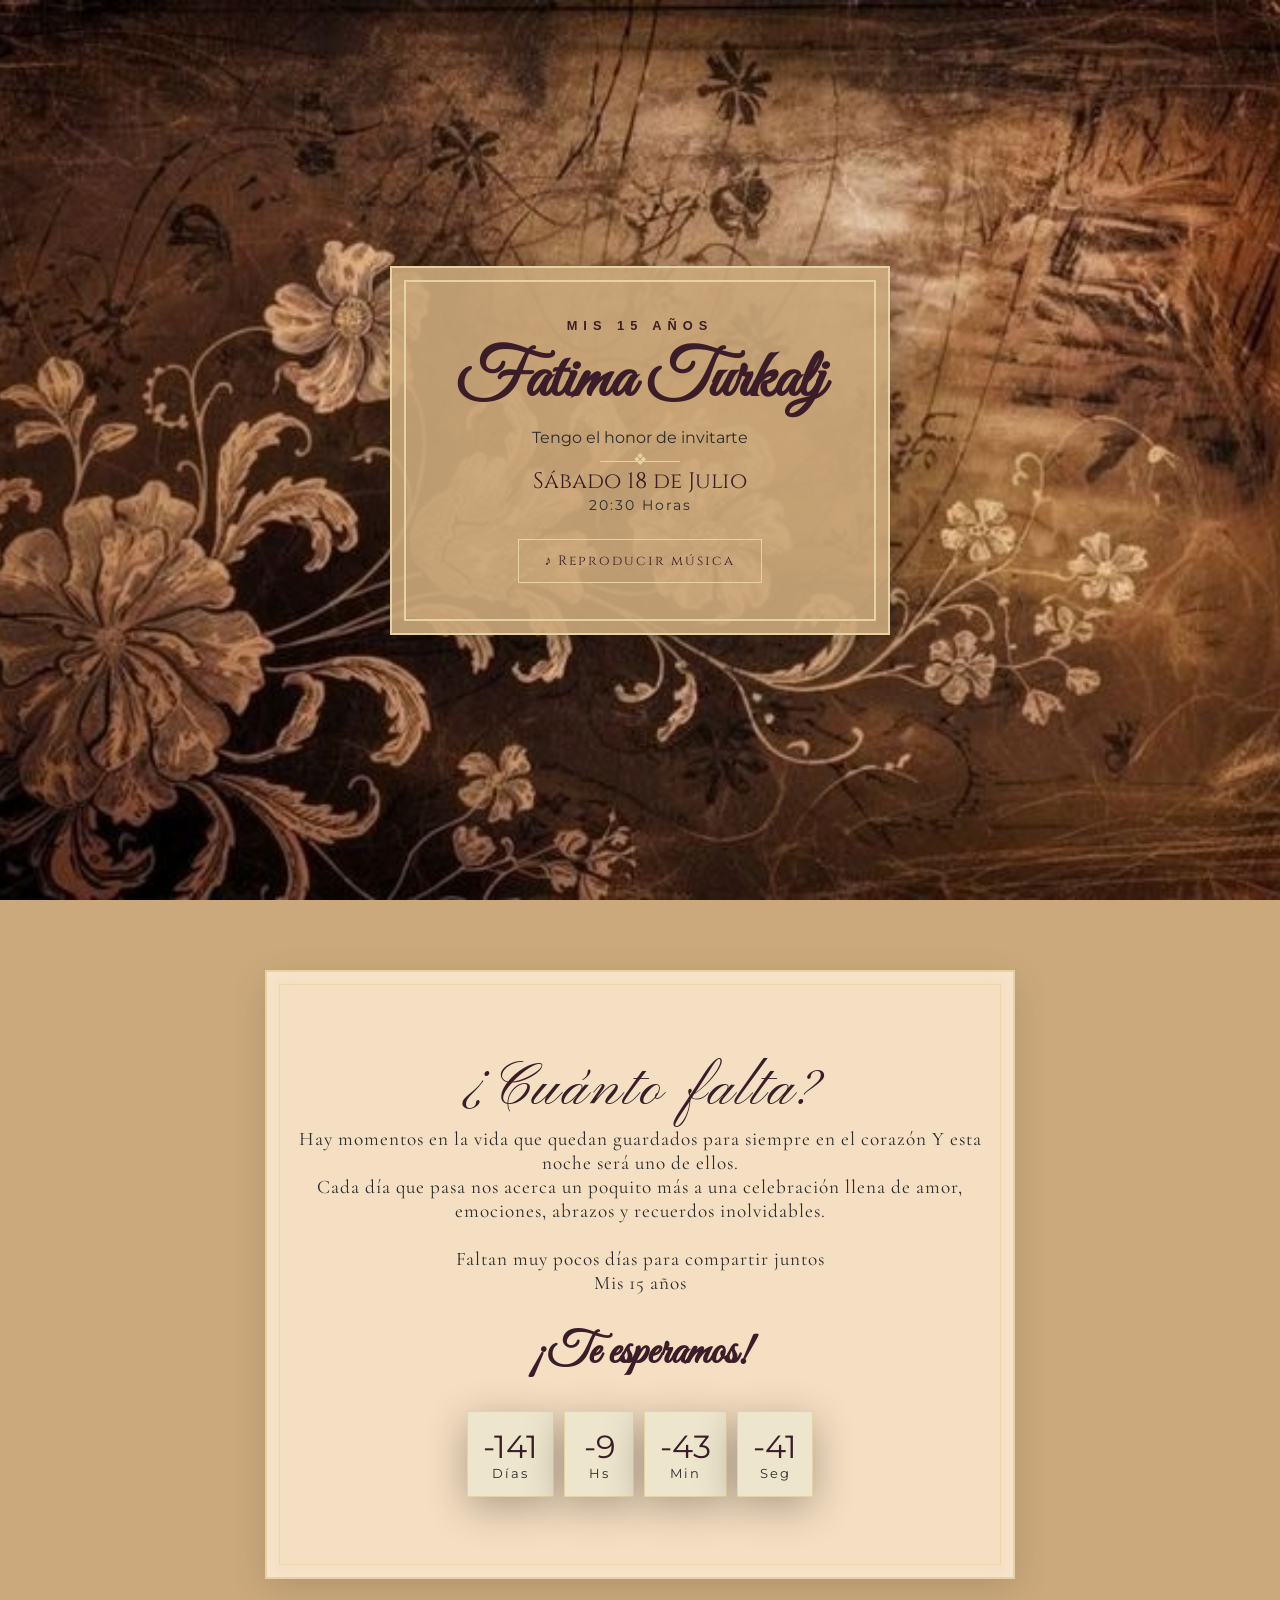
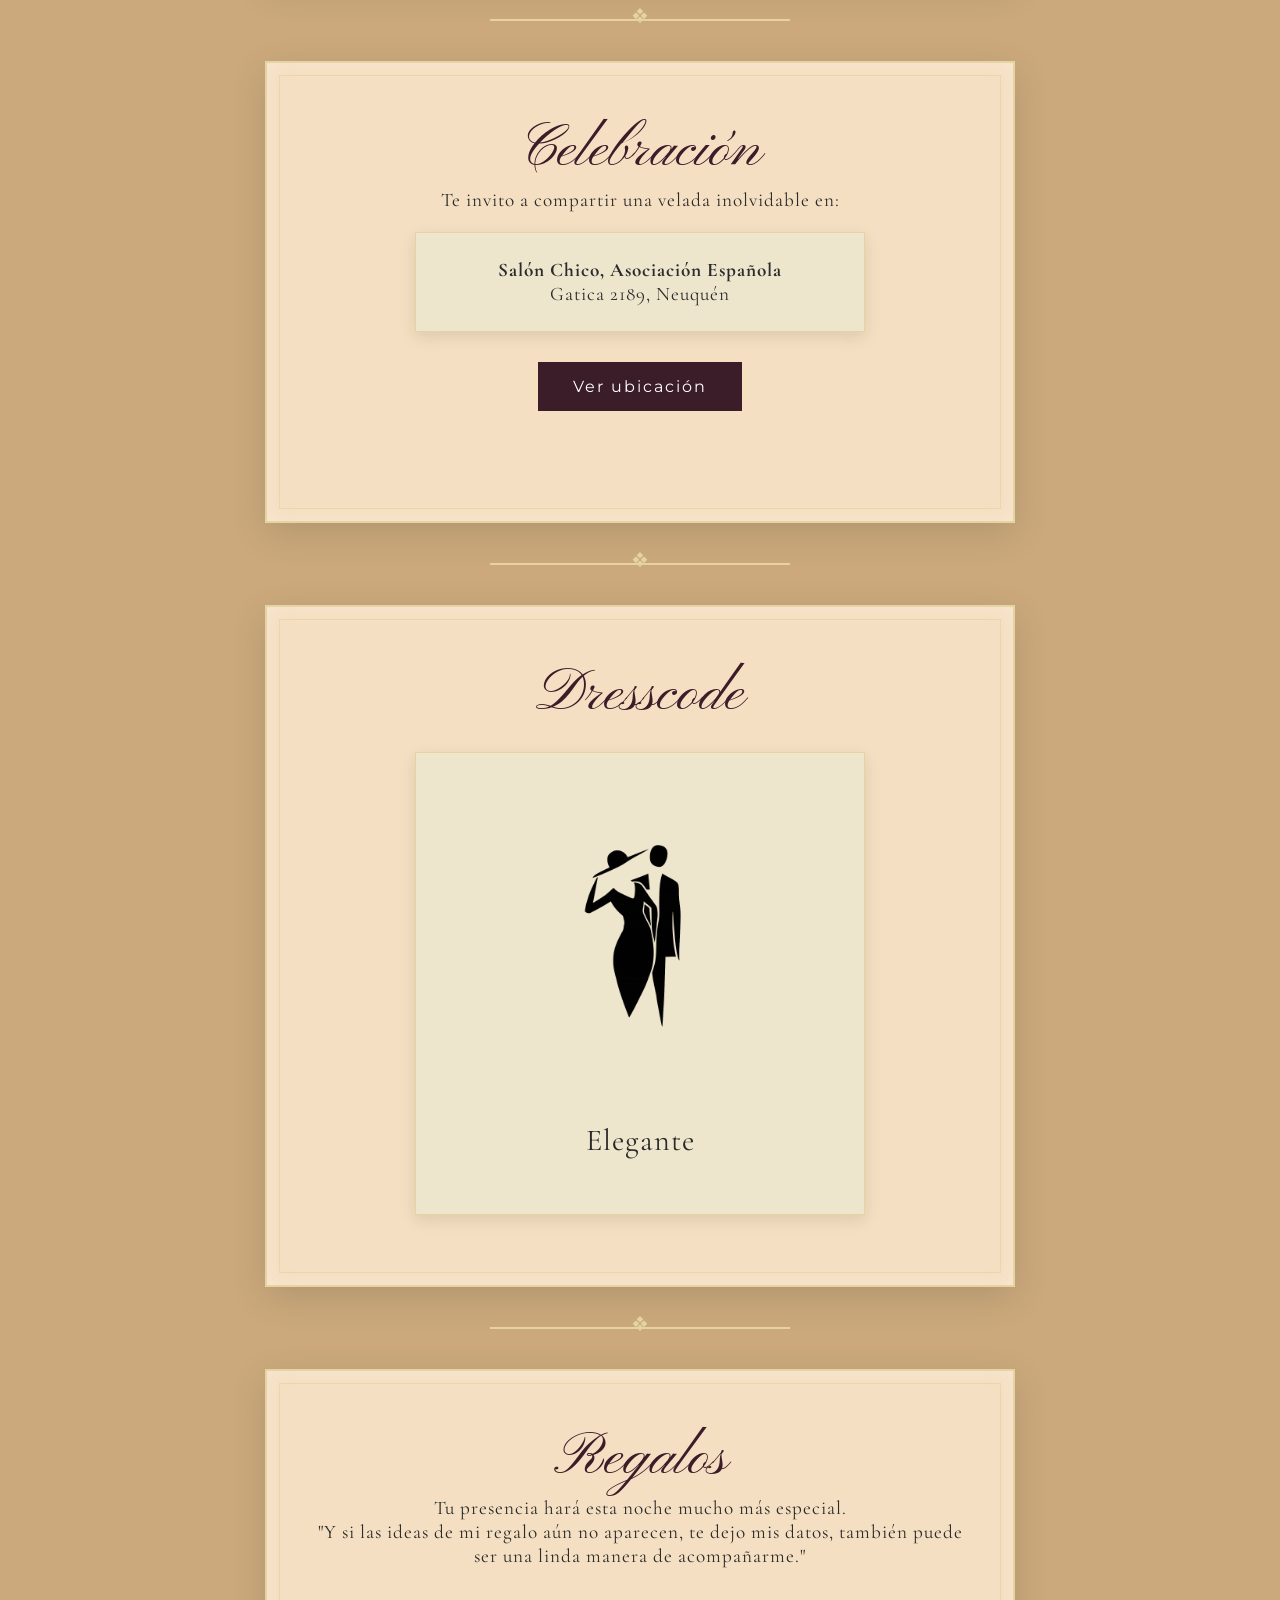
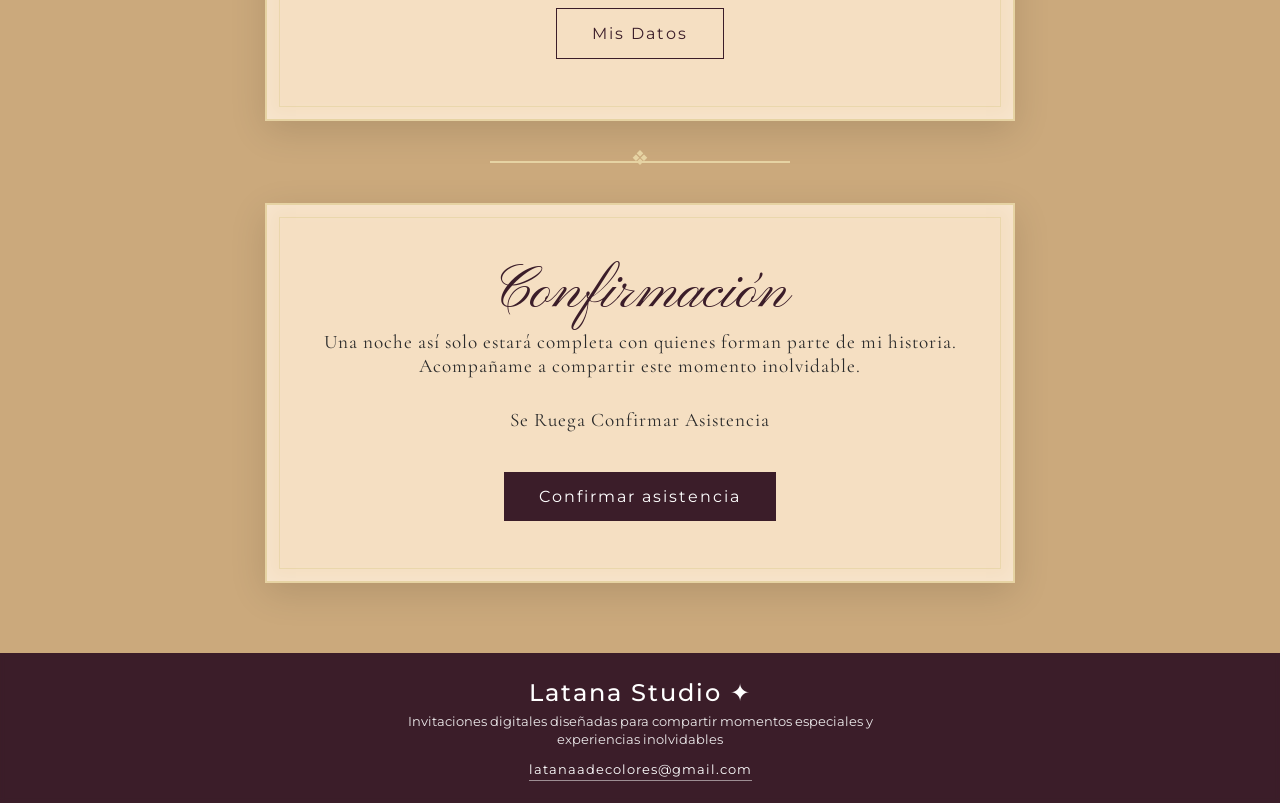
==== index.html @ 17eff5a3 "Musica" ====
<!DOCTYPE html>
<html lang="es">
<head>
    <meta property="og:title" content="Te invito a mis 15!">
    <meta property="og:image" content="https://invitaciondigitales.github.io/Mis-15-FatimaTurkalj/imagenes/Img-1-inicio.jpeg">
    <meta property="og:image:type" content="image/jpeg">
    <meta property="og:url" content="https://invitaciondigitales.github.io/Mis-15-FatimaTurkalj/">
    <meta property="og:type" content="website">
    <meta name="twitter:card" content="summary_large_image">
    <meta name="twitter:image" content="https://invitaciondigitales.github.io/Mis-15-FatimaTurkalj/imagenes/Img-1-inicio.jpeg">
    <meta charset="UTF-8">
    <meta name="viewport" content="width=device-width, initial-scale=1.0">
    <title>Mis 15 - Invitación Digital</title>
    <link rel="stylesheet" href="CSS/index.css">
    <script src="JS/15fati.js" defer></script>
    <link rel="preconnect" href="https://fonts.googleapis.com">
    <link href="https://fonts.googleapis.com/css2?family=Cormorant+Garamond:wght@300;400;500&family=Great+Vibes&family=Pinyon+Script&display=swap" rel="stylesheet">
    <link rel="preconnect" href="https://fonts.gstatic.com" crossorigin>
    <link href="https://fonts.googleapis.com/css2?family=Pinyon+Script&family=Cormorant+Garamond:wght@300;400;500;600&display=swap" rel="stylesheet">
    <link href="https://fonts.googleapis.com/css2?family=Great+Vibes&family=Cinzel:wght@400;500&family=Montserrat:wght@300&display=swap" rel="stylesheet">
</head>
<body>
    <!-- 🦋 Contenedor de mariposas -->
<div class="butterflies"></div>

<header id="inicio">

    <!--  CORTINAS -->
    <div class="cortina izquierda"></div>
    <div class="cortina derecha"></div>

 <!-- CONTENIDO -->
<div class="overlay-victoriano fade-up">
    <div class="marco-ornamental">

        <h2 class="subtitulo-elegante subt">MIS 15 AÑOS</h2>
        <h1 class="titulo-tarjeta">Fatima Turkalj</h1>
        <p class="frase">Tengo el honor de invitarte</p>

        <div class="divisor-oro"><span></span></div>  

        <div class="datos-portada">
            <p class="fecha-portada">Sábado 18 de Julio</p>
            <p class="horario-portada">20:30 Horas</p>
        </div>

        <!-- BOTÓN -->
        <div class="contenedor-musica">
            <button id="btnMusica" class="btn-musica">
                ♪ Reproducir música
            </button>
        </div>

    </div>
</div>

<!-- AUDIO -->
<audio id="musica" loop playsinline>
    <source src="audio/once-upon-a-dream.mp3" type="audio/mpeg">
</audio>

</header>

<section>
    <div class="cuentaregresiva fade-up">
    <h3 class="titulo-cuentaR"> ¿Cuánto falta? </h3>
    <p class="contenido-cuenta"> 
        Hay momentos en la vida
        que quedan guardados
        para siempre en el corazón 
        Y esta noche será uno de ellos.
    </br>
        Cada día que pasa
        nos acerca un poquito más
        a una celebración llena de amor,
        emociones, abrazos y recuerdos inolvidables.
</br></br>
        Faltan muy pocos días
        para compartir juntos </br>
        Mis 15 años 
</br>
    <h3 id="Teesperamos">
        ¡Te esperamos!
    </h3>
</p>
        <div class="contenedor-regresiva">
            <div class="box"><span id="days">00</span><p>Días</p></div>
            <div class="box"><span id="hours">00</span><p>Hs</p></div>
            <div class="box"><span id="minutes">00</span><p>Min</p></div>
            <div class="box"><span id="seconds">00</span><p>Seg</p></div>
        </div>
    </div>
</section>

            <div class="divisor-oro-pag"><span></span></div>  

<section>
    <div class="celebracion alt-bg fade-up">
        <h3 class="titulo-celebracion">Celebración</h3>
        <p class="contenido-celebracion">Te invito a compartir una velada inolvidable en:</p>
        <div class="tarjeta-celebracion">
            <p class="contenido-celebracion"><strong>Salón Chico, Asociación Española</strong></p>
            <p class="contenido-celebracion">Gatica 2189, Neuquén  </p>
        </div>
        <a href="https://maps.app.goo.gl/FciUNh3yrG7PVmsv7" target="_blank" class="btn ubi">Ver ubicación</a>
    </div>
</section>

            <div class="divisor-oro-pag"><span></span></div> 

<section>
    <div class="deress alt-bg fade-up">
        <h3 class="titulo-dress">Dresscode</h3>
        <div class="tarjeta-dress">
            <img id="Fotodress" src="imagenes/Img-2-dress.png" alt="Dresscode">
            <p class="contenido-dress">Elegante</p>
        </div>
    </div>
</section>

            <div class="divisor-oro-pag"><span></span></div> 

<section>
    <div class="regalos fade-up">
        <h3 class="titulo-regalos">Regalos</h3>

        <p class="contenido-regalos">
            Tu presencia
            hará esta noche
            mucho más especial.
        </br>
            "Y si las ideas de mi regalo aún no aparecen, te dejo mis datos, 
            también puede ser una linda manera de acompañarme."
        </p>

        <a href="mp.html" class="btn outline">Mis Datos</a>

        </a>    <!-- Mensaje de confirmación -->
    </div>
</section>

            <div class="divisor-oro-pag"><span></span></div>

<section>
    <div class="confirmacion fade-up">
        <h3 class="titulo-confirmacion">Confirmación</h3>

        <p class="contenido-confirmacion">Una noche así solo estará completa con quienes forman parte de mi historia.
        Acompañame a compartir este momento inolvidable. </p>
        <p class="contenido-confirmacion">Se Ruega Confirmar Asistencia<br></p>
        <a href="https://wa.me/5492995092482?text=Hola,%20confirmo%20mi%20asistencia%20a%20los%2015%20de%20Fatima.%20¡Muchas%20gracias!" class="btn conf">
            Confirmar asistencia
        </a>    <!-- Mensaje de confirmación -->
    </div>
</section>

</section>

<footer class="footer-section">
    <div class="footer-overlay"></div>

    <div class="contenido-footer">
        <h2 class="firma-titulo">Latana Studio ✦</h2>

        <p class="texto">
            Invitaciones digitales diseñadas para compartir momentos especiales y experiencias inolvidables
        </p>

        <a class="mail-footer"
           href="mailto:latanaadecolores@gmail.com">
            latanaadecolores@gmail.com
        </a>
    </div>
</footer>
</body>
</html>
---- CSS/index.css ----
/* Toda la página */

:root {
    --marfil: #cba97c;
    --bordo: #3b1d29;  /*4b1e2f*/
    --dorado: #e6d3a3;
    --tinta: #2b2b2b;
    --dorado-suave: #e6d3a3;
}

* {
    margin: 0;
    padding: 0;
    box-sizing: border-box;
}

html { 
    scroll-behavior: smooth;
}

body {
    background: var(--marfil);
    color: var(--tinta);
    font-family: 'Montserrat', sans-serif;
    text-align: center;
}


/* Botones */


.btn {
    background: var(--bordo);
    color: white;
    padding: 15px 35px;
    text-decoration: none;
    margin: 10px;
    display: inline-block;
    letter-spacing: 2px;
    transition: 0.3s;
}

.btn:hover {
    background: var(--dorado);
    color: var(--tinta);
}

.btn.outline {
    background: transparent;
    border: 1px solid var(--bordo);
    color: var(--bordo);
}

.btn.outline:hover {
    background: var(--bordo);
    color: white;
}


/* Animaciones */


.fade-up {
    opacity: 0;
    transform: translateY(40px);
    transition: all 0.9s ease;
}

.fade-up.show {
    opacity: 1;
    transform: translateY(0);
}

.section:nth-of-type(1) { transition-delay: 0.2s; }
.section:nth-of-type(2) { transition-delay: 0.4s; }
.section:nth-of-type(3) { transition-delay: 0.6s; }


/* 🎭 CORTINAS */
.cortina {
    position: fixed;
    top: 0;
    width: 50%;
    height: 100%;
    z-index: 9999;

    transition: transform 2.5s ease-in-out;

    background:
    repeating-linear-gradient(
        90deg,
        var(--dorado-suave) 0px,
        var(--dorado) 20px,
        var(--marfil) 40px
    );

    box-shadow:
        inset -10px 0 30px rgba(0,0,0,0.5),
        inset 0 0 40px rgba(255,255,255,0.05);
}

/* izquierda */
.cortina.izquierda {
    left: 0;
}

/* derecha */
.cortina.derecha {
    right: 0;
}

/* abrir */
.cortina.izquierda.abrir {
    transform: translateX(-100%);
}

.cortina.derecha.abrir {
    transform: translateX(100%);
}

/* 🎵 BOTÓN MÚSICA */

.contenedor-musica {
    margin-top: 25px;
    display: flex;
    justify-content: center;
}

.btn-musica {
    background: transparent;
    border: 1px solid var(--dorado);
    color: var(--bordo);

    padding: 12px 26px;

    font-family: 'Cinzel', serif;
    font-size: 0.85rem;
    letter-spacing: 2px;

    cursor: pointer;

    transition: all 0.35s ease;

    position: relative;
    z-index: 5;
}

.btn-musica:hover {
    background: var(--bordo);
    color: white;
    border-color: var(--bordo);
    transform: scale(1.03);
}

.btn-musica.activo {
    background: var(--bordo);
    color: white;
}


/* INICIO */

#inicio{
    background-image: url('../imagenes/Img-1-inicio.jpeg'); /* Cambie la imagen */
    background-size: cover;
    background-position: center;
    height: 100vh;
    display: flex;
    align-items: center;
    justify-content: center;
}

/* Caja de contenido */
.overlay-victoriano {
    width: 90%;
    max-width: 500px; /* Ancho máximo del contenedor de 600px a 500px*/
}

/* Marco tarjeta */
.marco-ornamental {
    background: color-mix(in srgb, var(--marfil) 90%, transparent); /* Lo hice un poco más transparente*/
    padding: 50px 30px;
    position: relative;
    border: 2px solid var(--dorado); /* Más gruesos 1px a 2px */
    box-shadow: 0 10px 40px rgba(0,0,0,0.3);
}
.marco-ornamental::after {
    content: "";
    position: absolute;
    top: 12px;
    left: 12px;
    right: 12px;
    bottom: 12px;
    border: 2px solid var(--dorado); /* Más gruesos 1px a 2px */
}

/* Contenido de la tarjeta */
.subtitulo-elegante {
    letter-spacing: 6px;
    font-size: 80%; /* Tamaño de 0.08 rem a 80% (Mismo tamaño) */
    color: var(--bordo);
    font-family:'Segoe UI', Tahoma, Geneva, Verdana, sans-serif
}
.titulo-tarjeta {
    font-family: 'Great Vibes', cursive;
    font-size: 423%; /* Tamaño de 4,23 rem a 240% (Mismo tamaño) */
    color: var(--bordo);
    margin: 5px 0; /* Reducí el espacio sino muy ceparado de lo demás*/
}

/* Divisor de trajeta */
.divisor-oro span {
    width: 80px;
    height: 1px;
    background: var(--dorado);
    position: relative;
    display: inline-block;
}
.divisor-oro span::after {
    content: "❖";
    position: absolute;
    top: -11px;
    left: 50%;
    transform: translateX(-50%);
    color: var(--dorado);
}

/* Datos de la tarjeta */
.fecha-portada {
    font-family: 'Cinzel', serif;
    color: var(--bordo);
    font-size: 140%; /* Tamaño de 1.4 rem a 140% (Mismo tamaño) */  
}

.horario-portada {
    letter-spacing: 2px;
    font-size: 90%; /* Tamaño de 0.9 rem a 90% (Mismo tamaño) */
}


/* Divisor de páginas (NUEVO)*/
.divisor-oro-pag {
    display: flex;
    justify-content: center;
    align-items: center;
    margin: -30px 0;
}

.divisor-oro-pag span {
    width: 300px;
    height: 2px;
    background: var(--dorado);
    position: relative;
    display: inline-block;
}

.divisor-oro-pag span::after {
    content: "❖";
    position: absolute;
    top: -15px;
    left: 50%;
    transform: translateX(-50%);
    color: var(--dorado);
    font-size: 20px;
}


/*  Cuenta regresiva */


.cuentaregresiva{
    padding: 80px 20px;
 
}
.titulo-cuentaR {
    color: var(--bordo);
    letter-spacing: 3px;
    font-family: 'Pinyon Script', cursive;
    font-size: 60px;
    font-weight: normal;
}
.contenedor-regresiva {
    display: flex;
    justify-content: center;
    gap: 10px;
    flex-wrap: wrap;
    
}

.contenido-cuenta {
    letter-spacing: 1px;
    font-size: 120%; /* Tamaño de 0.9 rem a 90% (Mismo tamaño) */
    padding: 0px 10px 30px 10px ;
    font-family: 'Cormorant Garamond', serif;
    
}

.box {
    background: #eee5cd;
    border: 1px solid var(--dorado);
    padding: 15px;
    min-width: 70px;
    box-shadow: 0 10px 40px rgba(0,0,0,0.3);
}

.box span {
    font-size: 200%; /* Tamaño de 2 rem a 200% (Mismo tamaño) */
    color: var(--bordo);
}

.box p {
    font-size: 80%; /* Tamaño de 0.7 rem a 70% (Mismo tamaño) */   
    letter-spacing: 2px;
}

#Teesperamos{
    margin-bottom: 30px;
    color: var(--bordo);
    font-family: 'Great Vibes', cursive;
    font-size: 280%;
}


/* Celebración */


.titulo-celebracion {
    color: var(--bordo);
    font-family: 'Pinyon Script', cursive;
    font-size: 60px;
    font-weight: normal;
}

.tarjeta-celebracion {
    background: #eee5cd;
    border: 1px solid var(--dorado);
    padding: 25px;
    margin: 20px auto;
    max-width: 450px;
    box-shadow: 0 5px 15px rgba(0,0,0,0.1);
}

.contenido-celebracion {
    letter-spacing: 1px;
    font-size: 120%; /* Tamaño de 0.9 rem a 90% (Mismo tamaño) */
     padding: 0px 10px 0px 10px ;
          font-family: 'Cormorant Garamond', serif;

}

.btn.ubi{
    margin-bottom: 60px;
}


/* Confirmnacion */


.titulo-confirmacion {
    color: var(--bordo);
    font-family: 'Pinyon Script', cursive;
    font-size: 60px;
    font-weight: normal;
}

.tarjeta-confirmacion {
    background: #eee5cd;
    border: 1px solid var(--dorado);
    padding: 25px;
    margin: 20px auto;
    max-width: 450px;
    box-shadow: 0 5px 15px rgba(0,0,0,0.1);
}

.contenido-confirmacion {
    letter-spacing: 1px;
    font-size: 120%; /* Tamaño de 0.9 rem a 90% (Mismo tamaño) */
    padding: 0px 10px 30px 10px ;
     font-family: 'Cormorant Garamond', serif;

}

.btn.ubi{
    margin-bottom: 60px;
}


/* Regalos */


.titulo-regalos {
    color: var(--bordo);
    font-family: 'Pinyon Script', cursive;
    font-size: 60px;
    font-weight: normal;
}

.tarjeta-regalos {
    background: #eee5cd;
    border: 1px solid var(--dorado);
    padding: 25px;
    margin: 20px auto;
    max-width: 450px;
    box-shadow: 0 5px 15px rgba(0,0,0,0.1);
}

.contenido-regalos {
    letter-spacing: 1px;
    font-size: 120%; /* Tamaño de 0.9 rem a 90% (Mismo tamaño) */
     padding: 0px 10px 30px 10px ;
     font-family: 'Cormorant Garamond', serif;

}

.btn.ubi{
    margin-bottom: 60px;
}


/* Dresscode */


.titulo-dress {
    color: var(--bordo);
    font-family: 'Pinyon Script', cursive;
    font-size: 60px;
    font-weight: normal;
}

.tarjeta-dress {
    background: #eee5cd;
    border: 1px solid var(--dorado);
    padding: 25px;
    margin: 20px auto;
    max-width: 450px;
    box-shadow: 0 5px 15px rgba(0,0,0,0.1);
}

.contenido-dress {
    letter-spacing: 1px;
    font-size: 190%; /* Tamaño de 0.9 rem a 90% (Mismo tamaño) */
     padding: 0px 10px 30px 10px ;
     font-family: 'Cormorant Garamond', serif;
}

#Fotodress {
    width: 60%;
    max-width: 200px;
    margin: 20px auto;
}


/* Footer */

.footer-section {
    position: relative;

    width: 100%;
    min-height: 140px;

    display: flex;
    justify-content: center;
    align-items: center;

    padding: 25px 15px;

    background: var(--bordo);

    overflow: hidden;
}

.footer-overlay {
    position: absolute;
    inset: 0;

    backdrop-filter: blur(2px);
}

.contenido-footer {
    position: relative;
    z-index: 2;

    text-align: center;
    max-width: 500px;

    color: white;
}

.firma-titulo {
    font-size: 1.5rem;
    font-weight: 500;
    letter-spacing: 2px;

    margin-bottom: 6px;
}

.texto {
    font-size: 0.8rem;
    line-height: 1.4;

    opacity: 0.9;
    margin-bottom: 10px;
}

.mail-footer {
    color: white;
    text-decoration: none;

    font-size: 0.8rem;
    letter-spacing: 1px;

    border-bottom: 1px solid rgba(255,255,255,0.5);
    padding-bottom: 3px;

    transition: 0.3s;
}

.mail-footer:hover {
    opacity: 0.7;
}

/* 🦋 MARIPOSAS */

.butterflies {
    position: fixed;
    top: 0;
    left: 0;
    width: 100%;
    height: 100%;
    pointer-events: none;
    overflow: hidden;
    z-index: 2;
}

.butterfly {
    position: absolute;

    width: 55px;
    height: 55px;

    background-image: url('../imagenes/Img-4-mariposa.png');
    background-size: contain;
    background-repeat: no-repeat;
    background-position: center;

    opacity: 0;

    animation: fly linear forwards;
}

@keyframes fly {
    0% {
        transform: translateY(100vh) translateX(0) rotate(0deg);
        opacity: 0;
    }

    10% {
        opacity: 0.8;
    }

    50% {
        transform: translateY(50vh) translateX(80px) rotate(10deg);
    }

    100% {
        transform: translateY(-120vh) translateX(-80px) rotate(-10deg);
        opacity: 0;
    }
}


/* ✨ SECCIONES EN CUADRO */

section {
    display: flex;
    justify-content: center;
    padding: 70px 20px;
}

section > div {
    background: #f5dfc2; /* ebc89b */
    backdrop-filter: blur(8px);

    width: 100%;
    max-width: 750px;

    padding: 50px 35px;

    border: 2px solid var(--dorado);

    box-shadow:
        0 10px 35px rgba(0,0,0,0.12),
        inset 0 0 20px rgba(255,255,255,0.25);

    position: relative;
}

/* borde interno elegante */
section > div::before {
    content: "";
    position: absolute;

    top: 12px;
    left: 12px;
    right: 12px;
    bottom: 12px;

    border: 1px solid rgba(230,211,163,0.7);

    pointer-events: none;
}

/* espacio entre tarjetas */
section {
    margin-bottom: 0px;
}
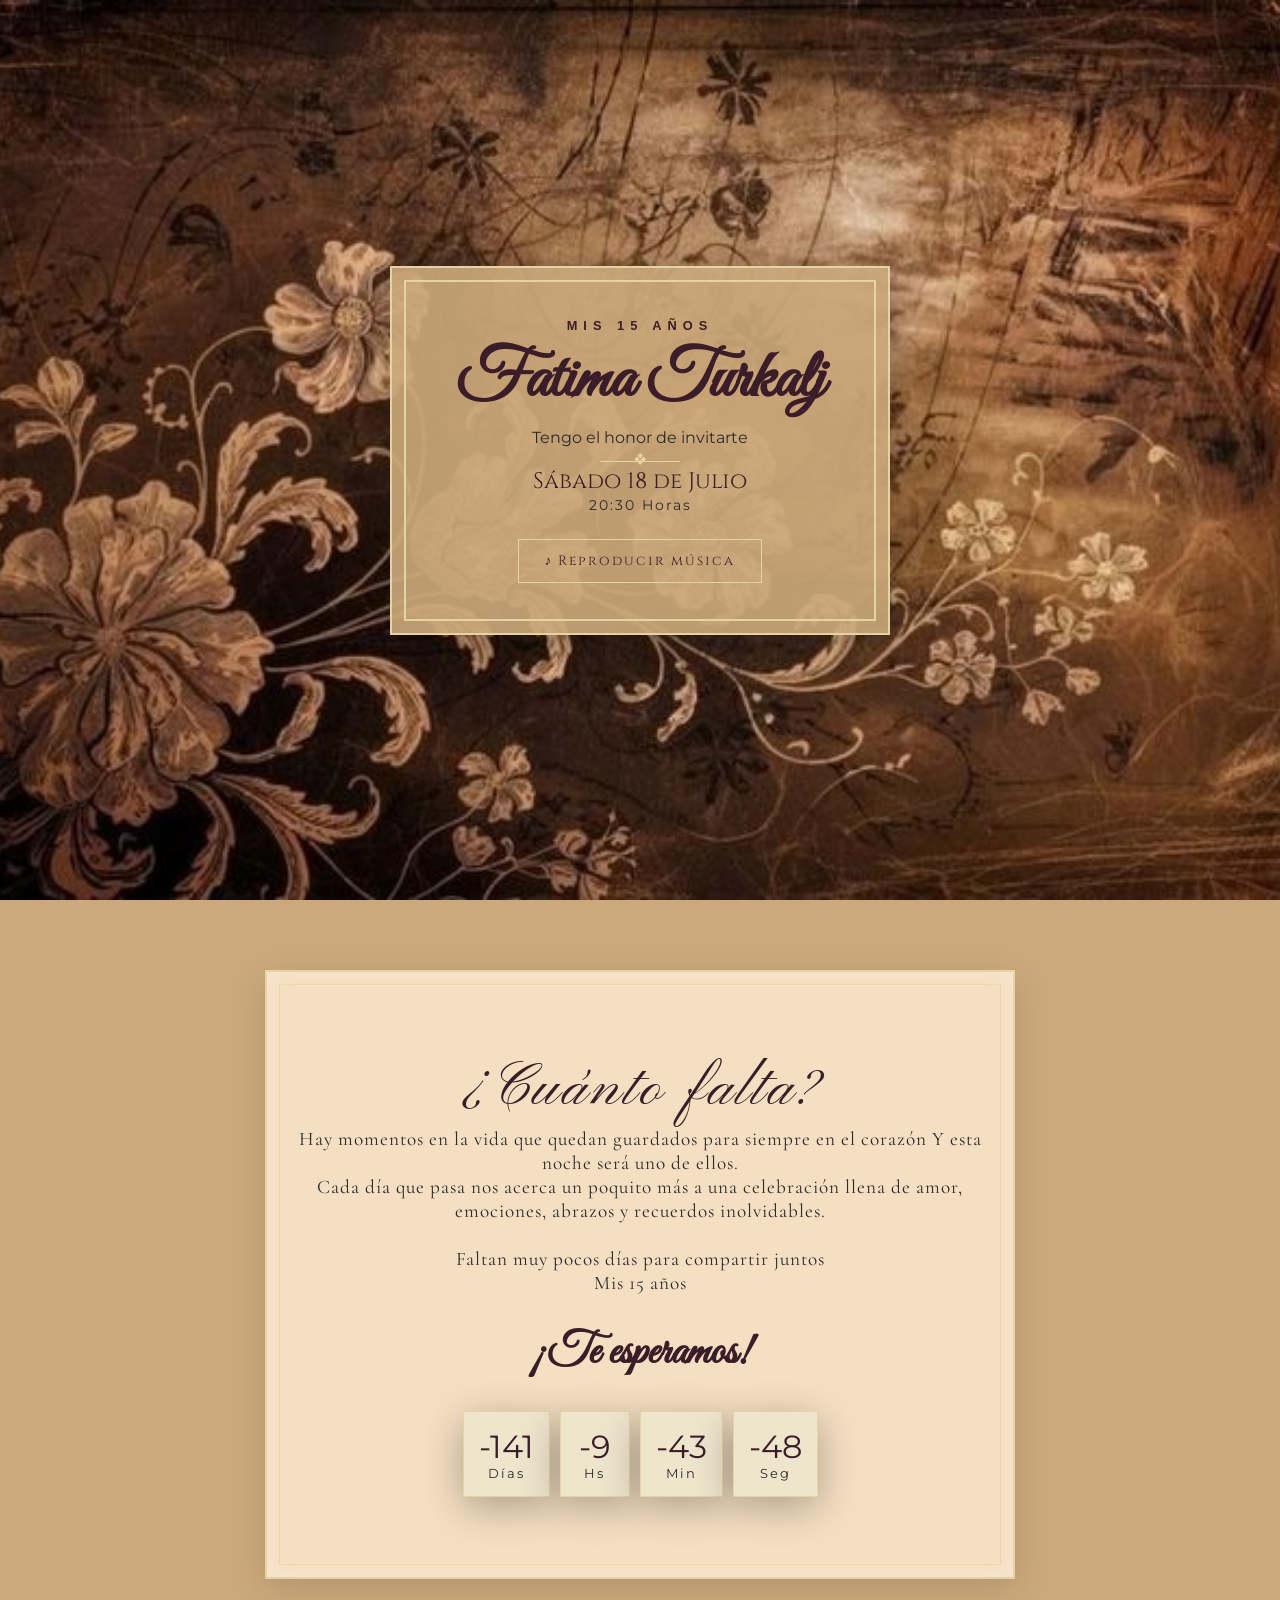
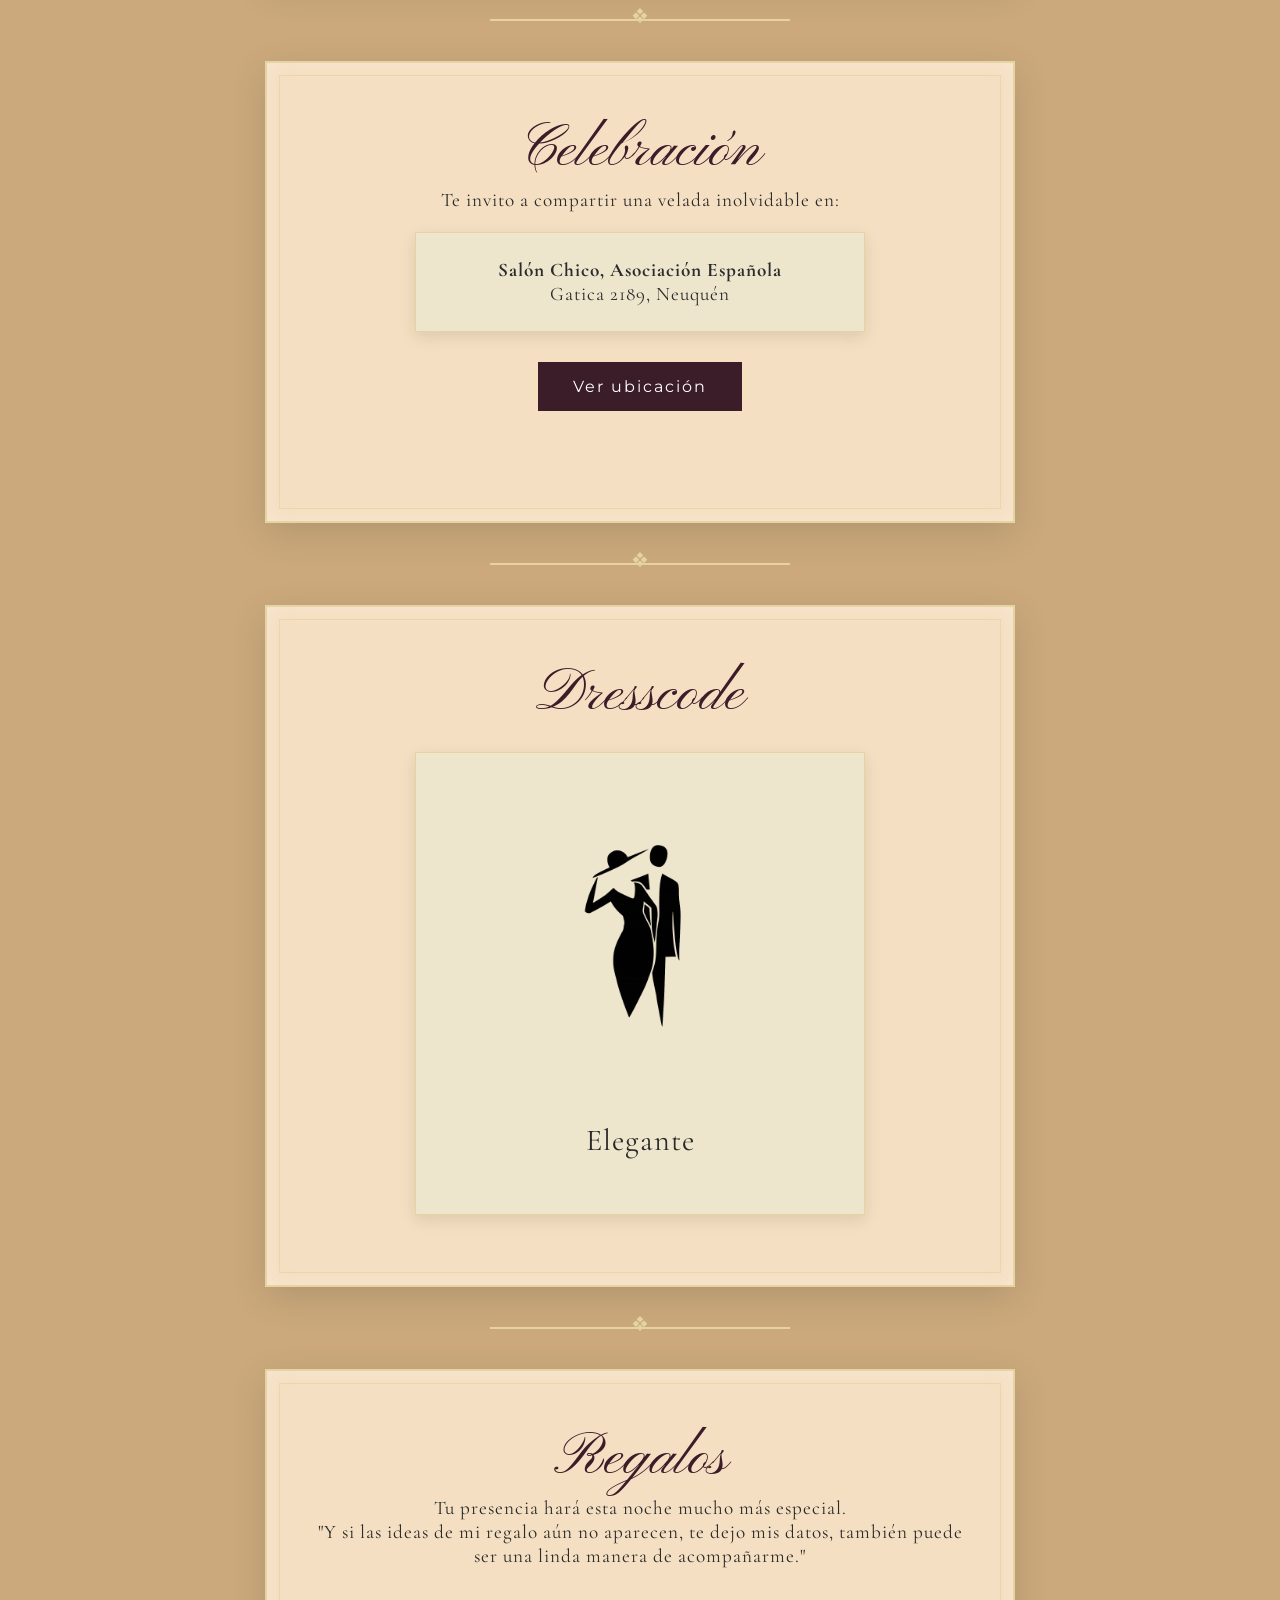
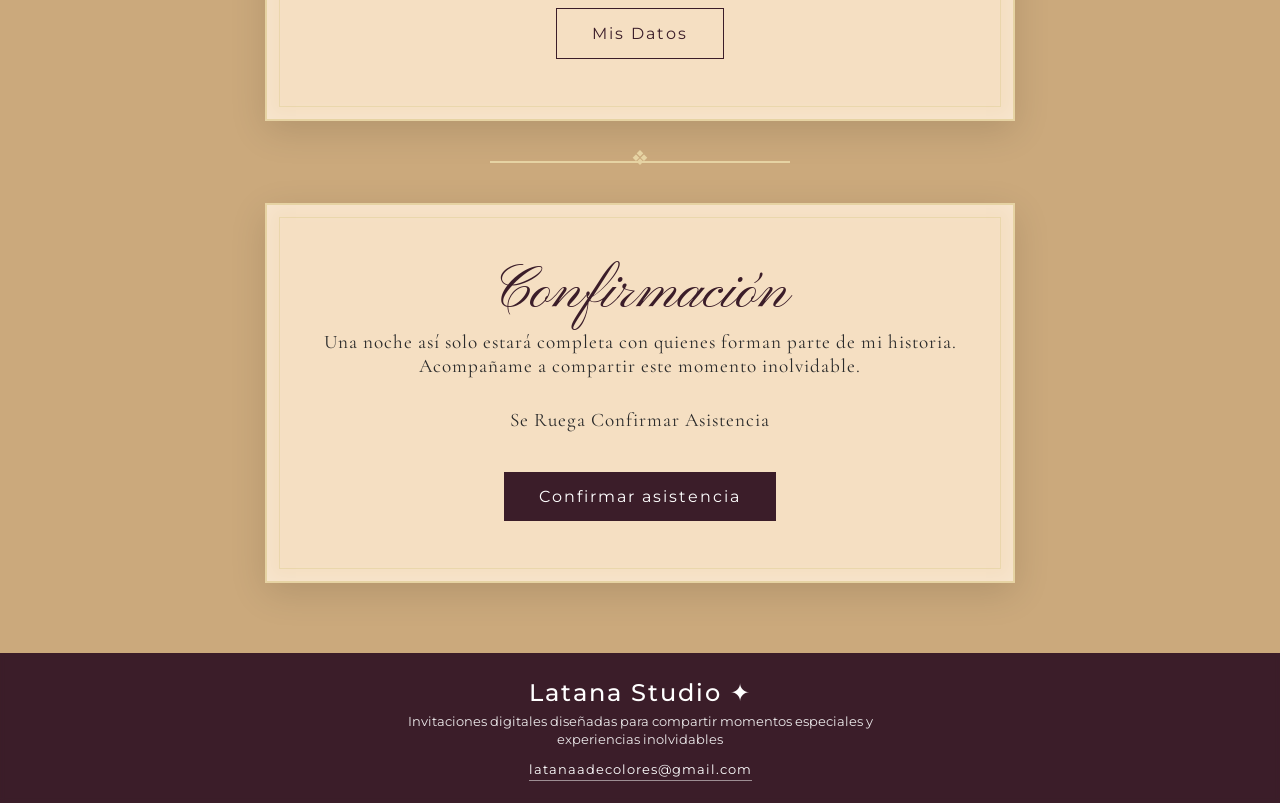
==== commit 5df8c0c8: "Actualizacion" ====
--- a/index.html
+++ b/index.html
@@ -2,7 +2,7 @@
 <html lang="es">
 <head>
     <meta property="og:title" content="Te invito a mis 15!">
-    <meta property="og:image" content="https://invitaciondigitales.github.io/Mis-15-FatimaTurkalj/imagenes/Img-1-inicio.jpeg">
+    <meta property="og:image" content="https://invitaciondigitales.github.io/Mis-15-FatimaTurkalj/imagenes/Portada.jpeg">
     <meta property="og:image:type" content="image/jpeg">
     <meta property="og:url" content="https://invitaciondigitales.github.io/Mis-15-FatimaTurkalj/">
     <meta property="og:type" content="website">
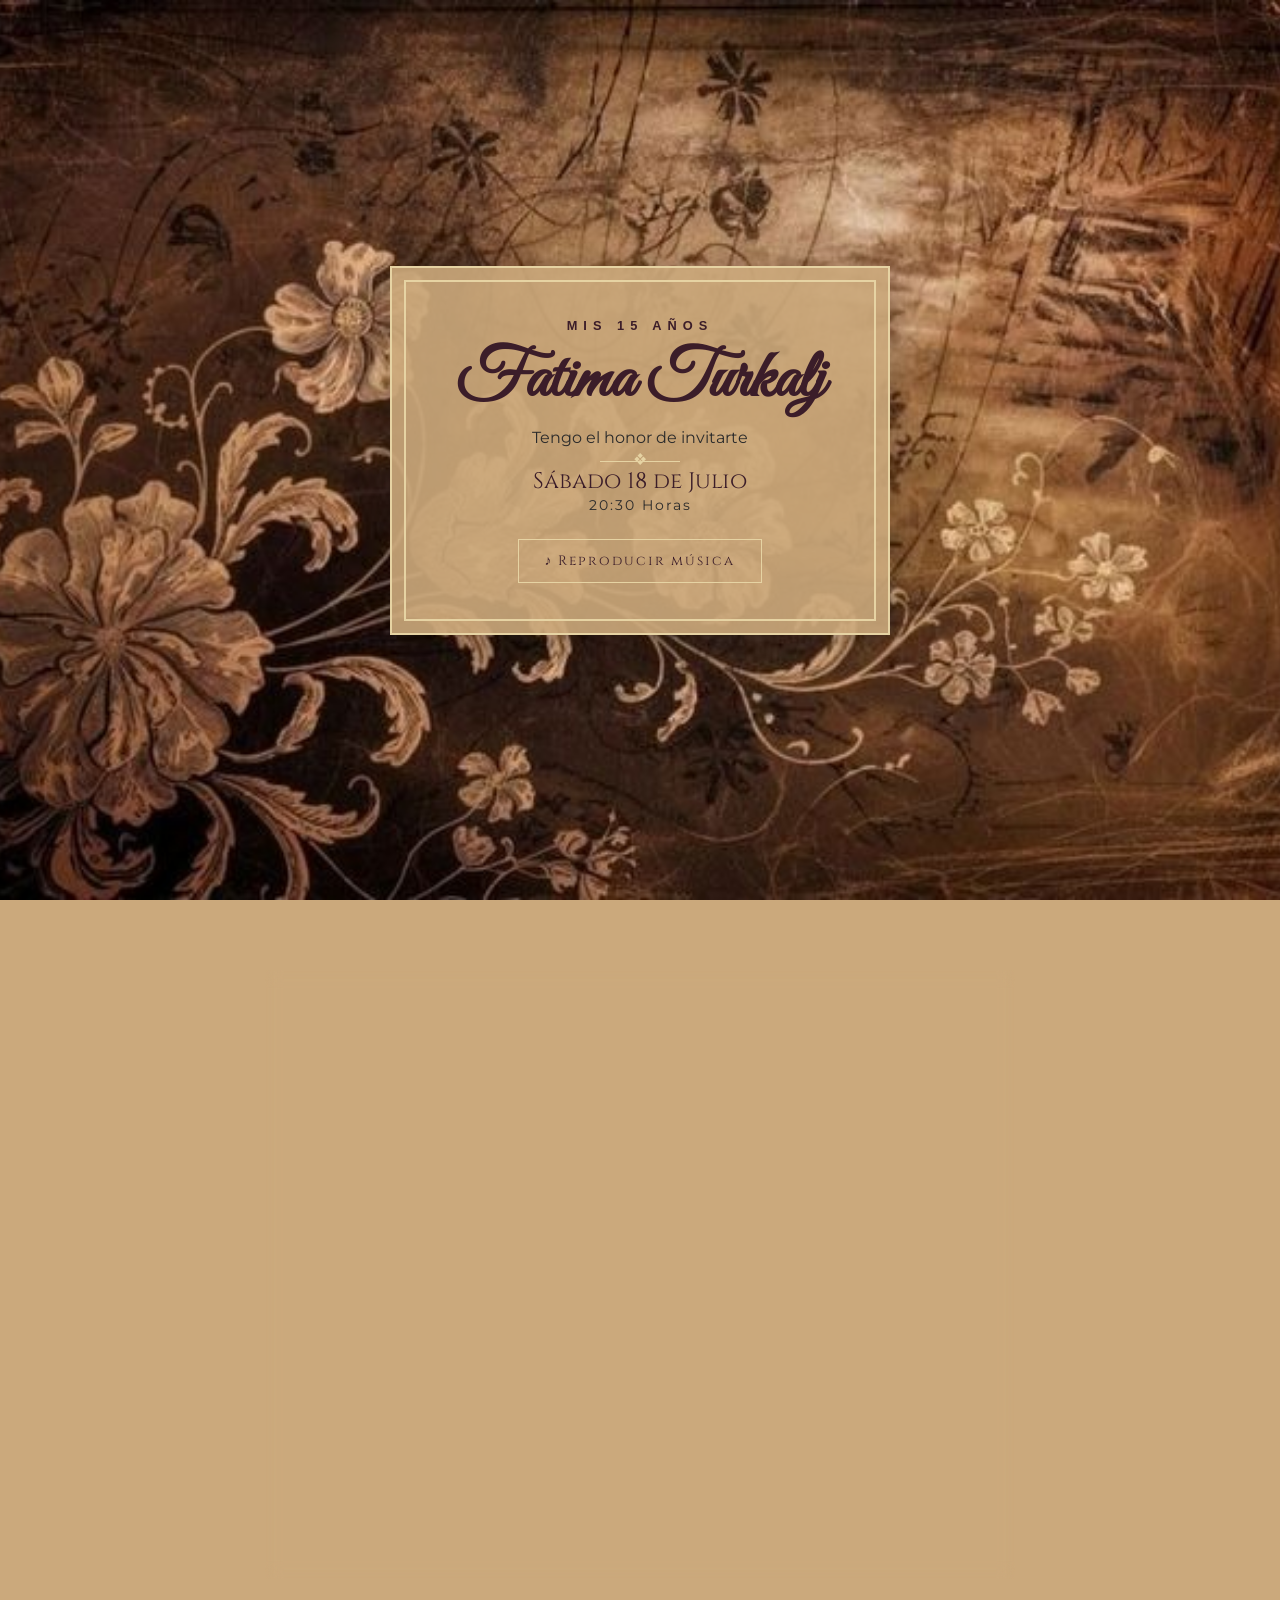
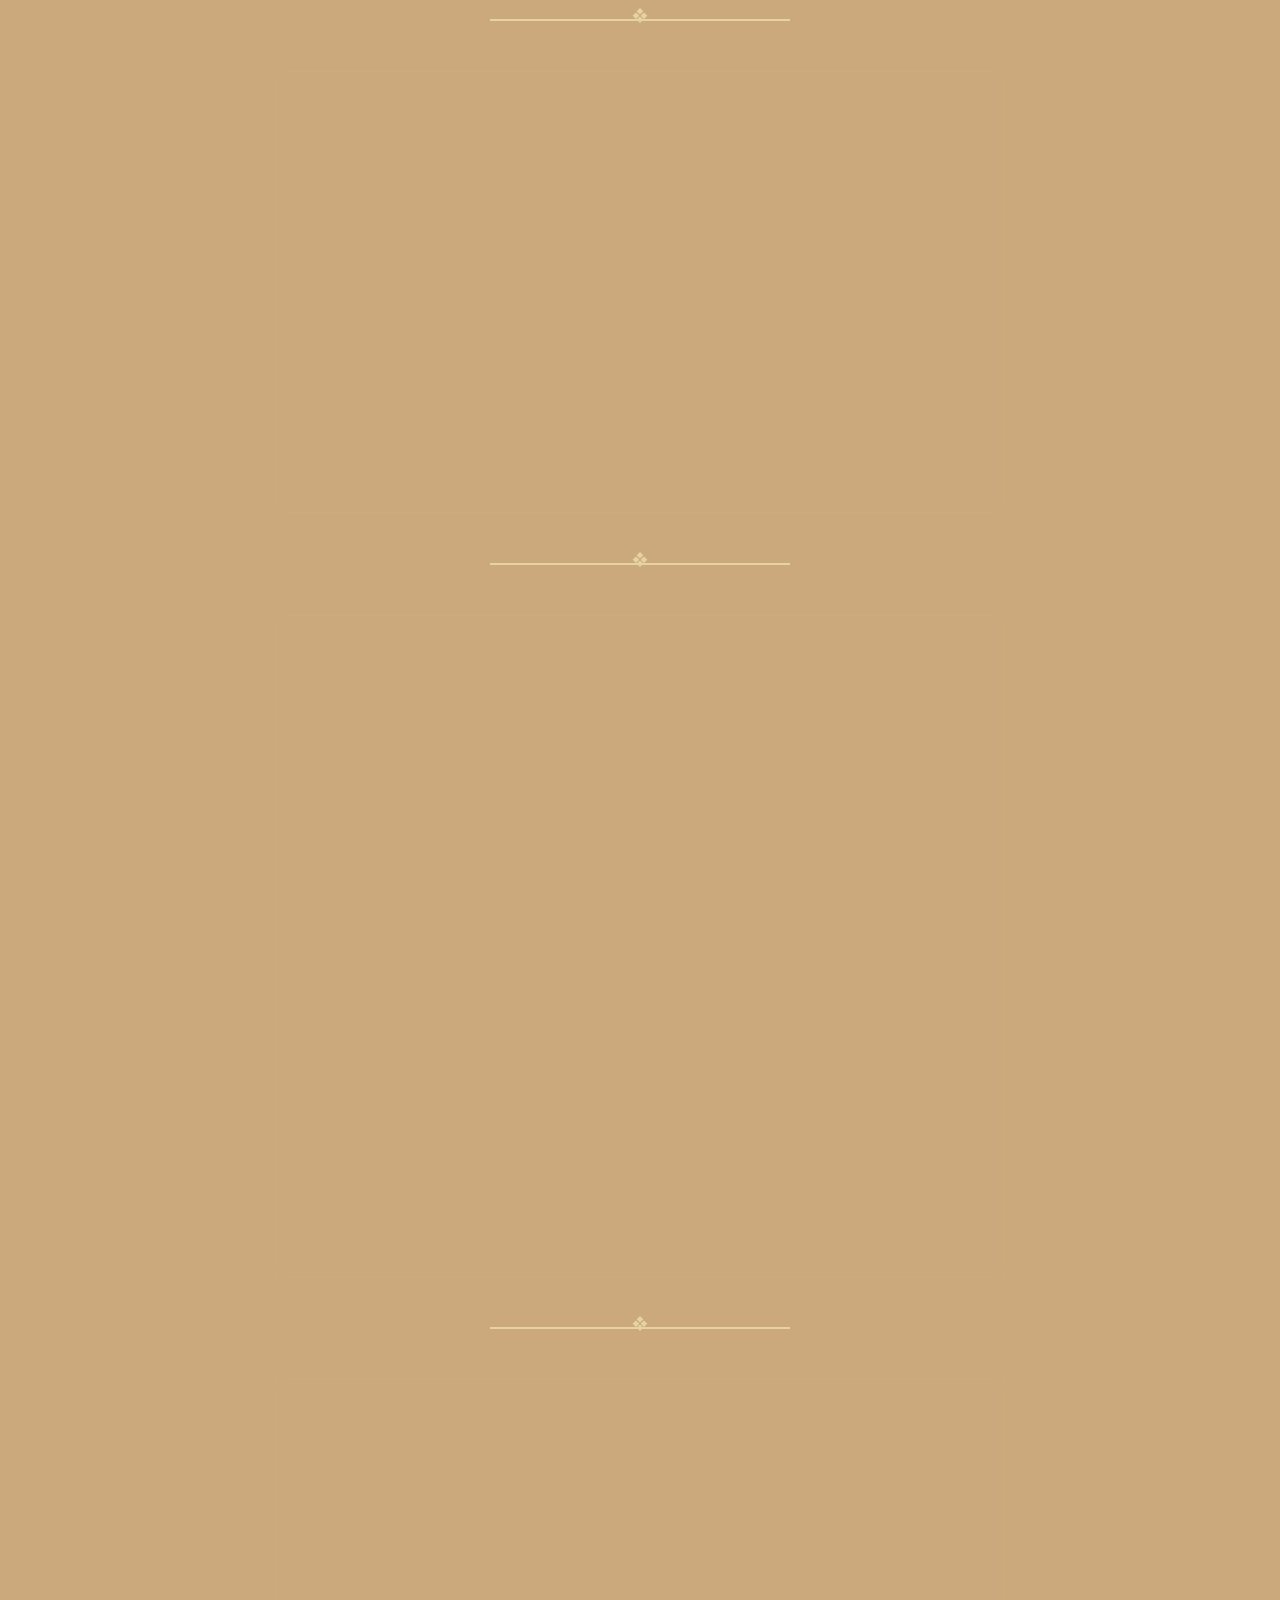
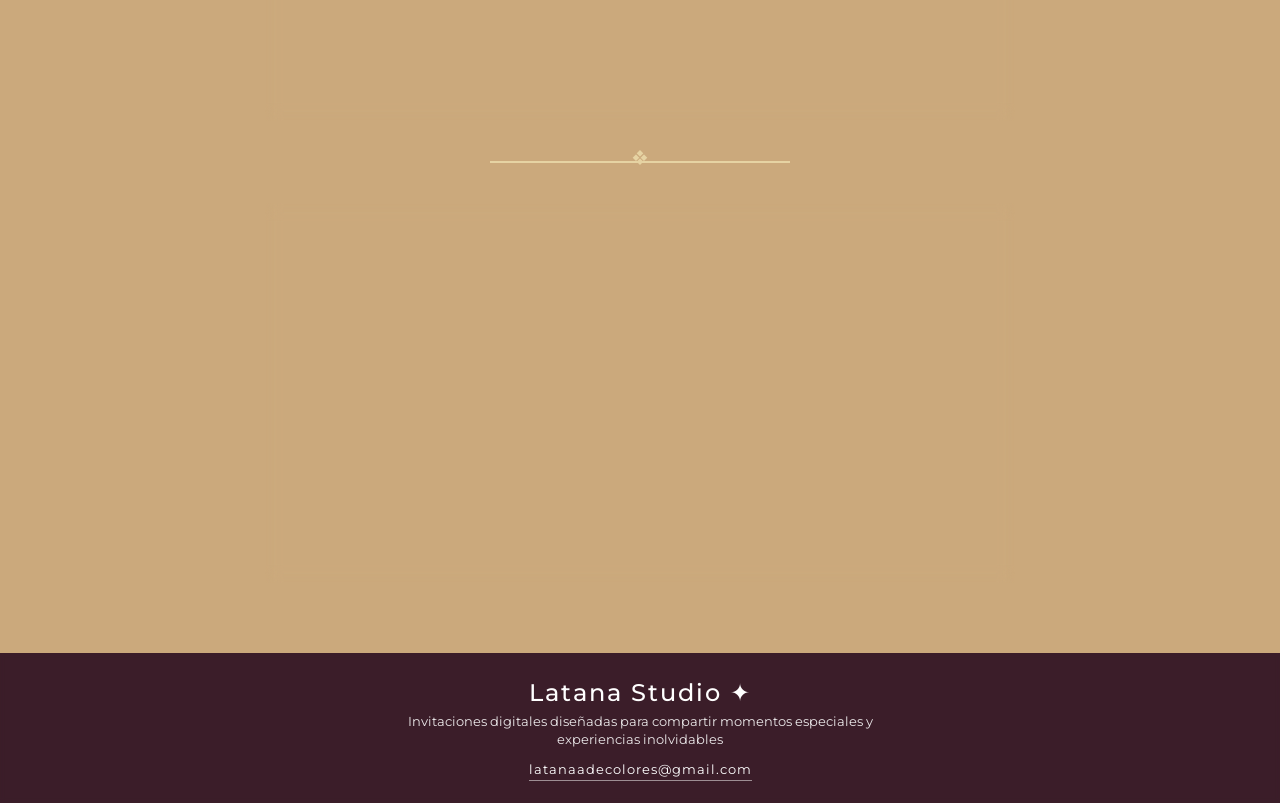
==== commit 04551880: "Actualizacion 1.0" ====
--- a/index.html
+++ b/index.html
@@ -7,7 +7,7 @@
     <meta property="og:url" content="https://invitaciondigitales.github.io/Mis-15-FatimaTurkalj/">
     <meta property="og:type" content="website">
     <meta name="twitter:card" content="summary_large_image">
-    <meta name="twitter:image" content="https://invitaciondigitales.github.io/Mis-15-FatimaTurkalj/imagenes/Img-1-inicio.jpeg">
+    <meta name="twitter:image" content="https://invitaciondigitales.github.io/Mis-15-FatimaTurkalj/imagenes/Portada.jpeg">
     <meta charset="UTF-8">
     <meta name="viewport" content="width=device-width, initial-scale=1.0">
     <title>Mis 15 - Invitación Digital</title>
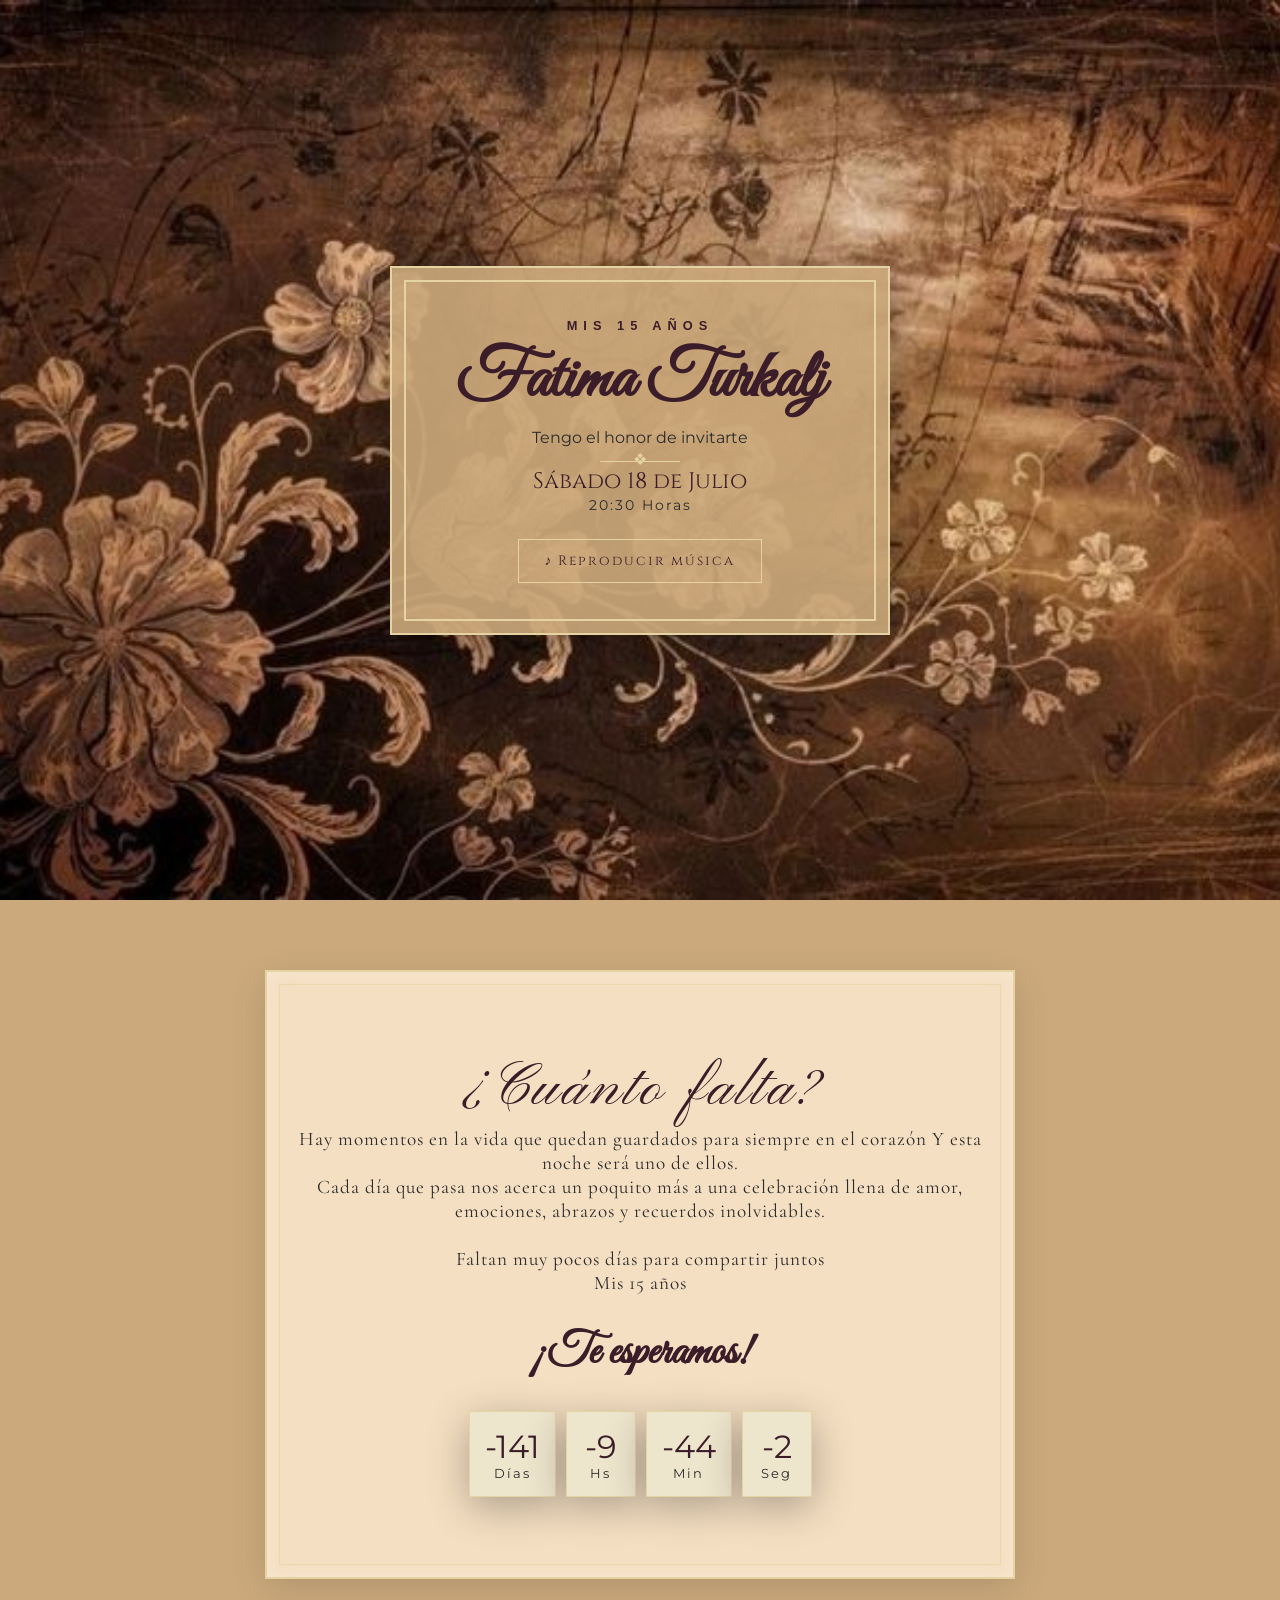
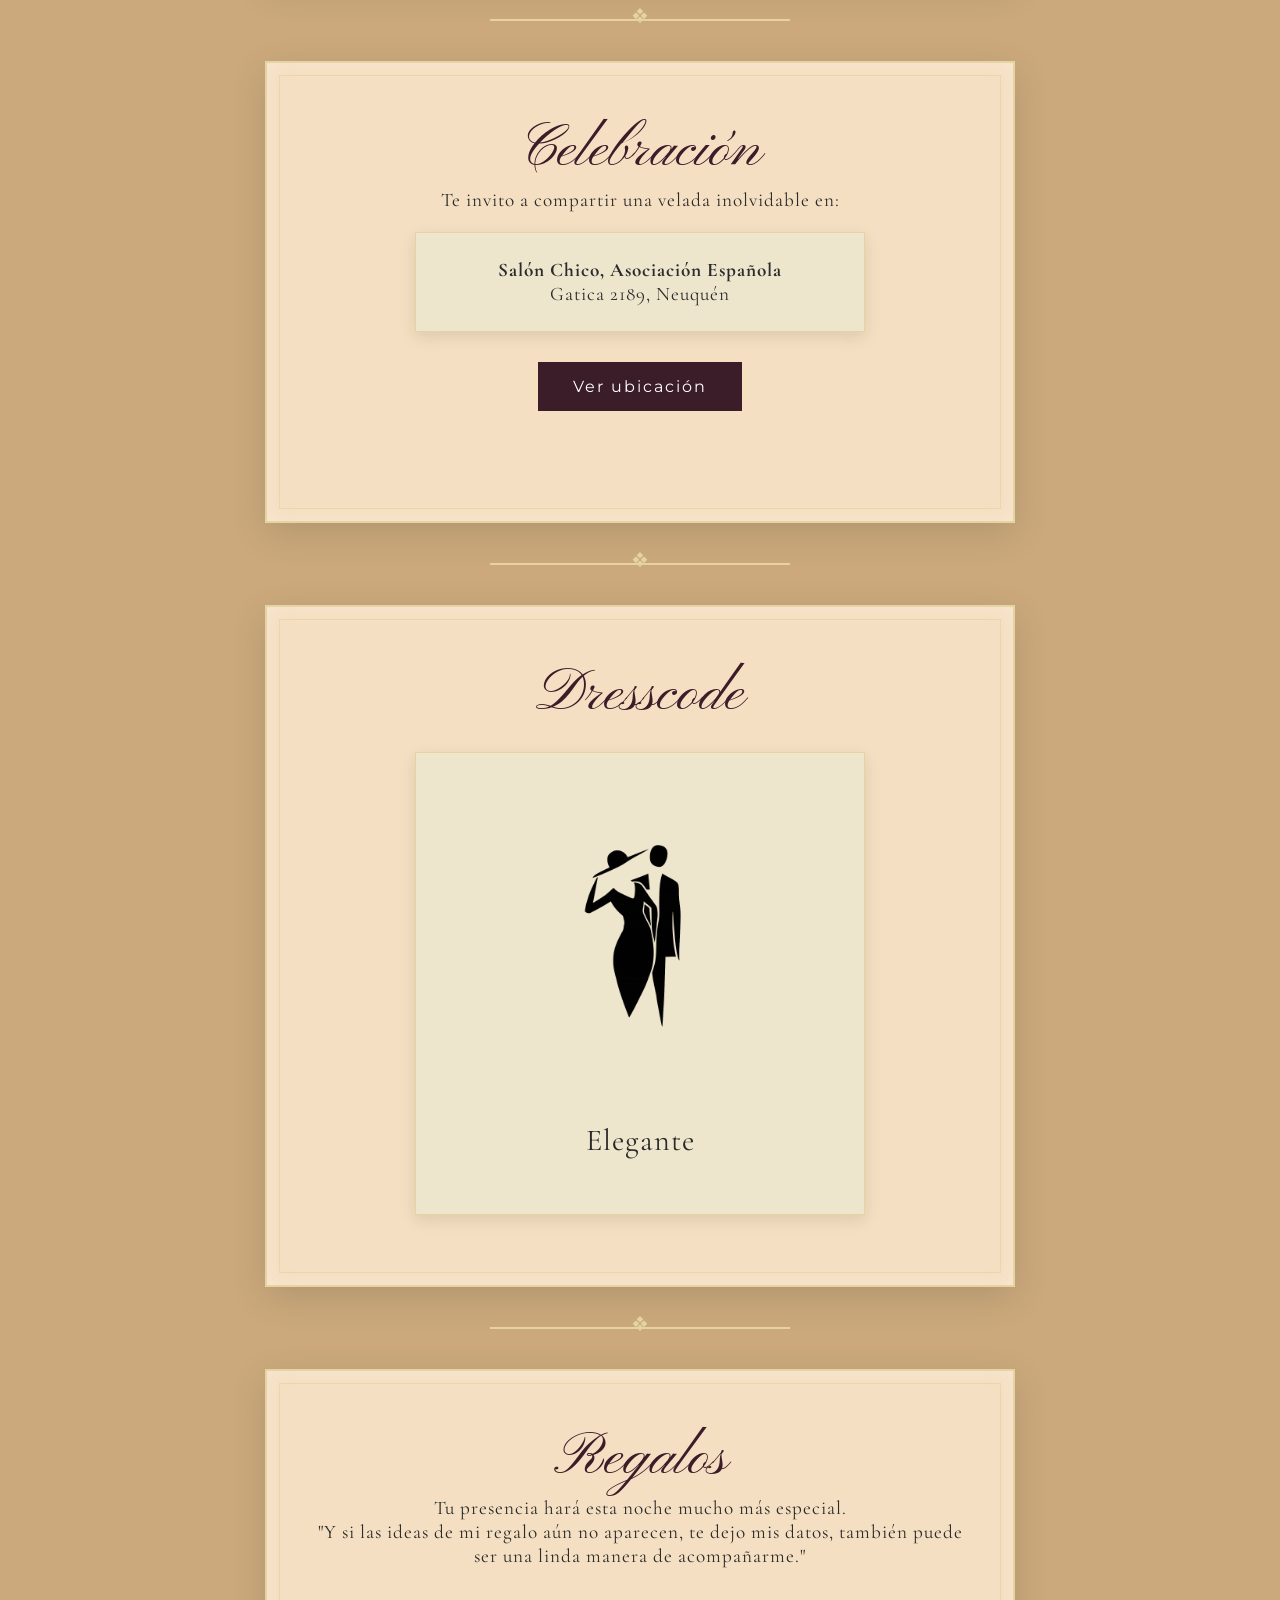
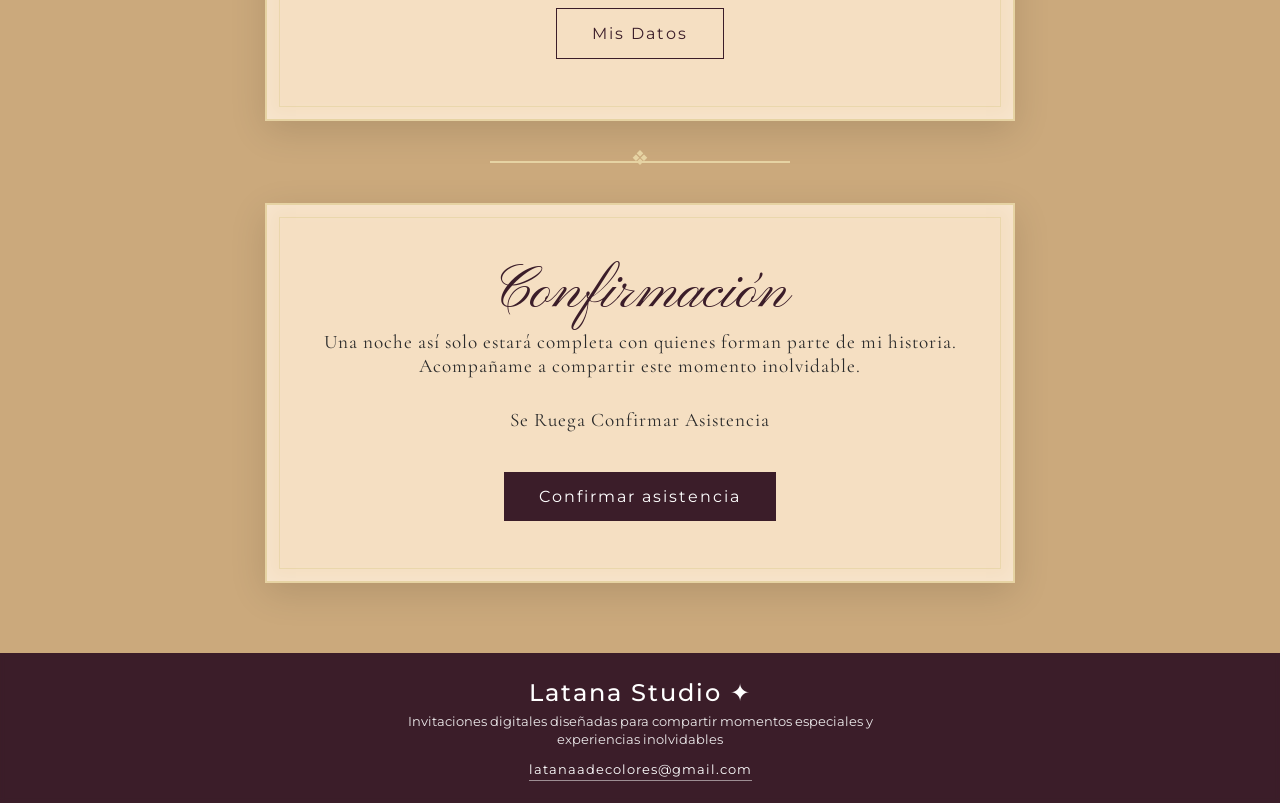
==== commit 6b657457: "Actualizacion 1.1" ====
--- a/index.html
+++ b/index.html
@@ -2,12 +2,12 @@
 <html lang="es">
 <head>
     <meta property="og:title" content="Te invito a mis 15!">
-    <meta property="og:image" content="https://invitaciondigitales.github.io/Mis-15-FatimaTurkalj/imagenes/Portada.jpeg">
+    <meta property="og:image" content="https://invitaciondigitales.github.io/Mis-15-FatimaTurkalj/imagenes/Portada.PNG">
     <meta property="og:image:type" content="image/jpeg">
     <meta property="og:url" content="https://invitaciondigitales.github.io/Mis-15-FatimaTurkalj/">
     <meta property="og:type" content="website">
     <meta name="twitter:card" content="summary_large_image">
-    <meta name="twitter:image" content="https://invitaciondigitales.github.io/Mis-15-FatimaTurkalj/imagenes/Portada.jpeg">
+    <meta name="twitter:image" content="https://invitaciondigitales.github.io/Mis-15-FatimaTurkalj/imagenes/Portada.PNG">
     <meta charset="UTF-8">
     <meta name="viewport" content="width=device-width, initial-scale=1.0">
     <title>Mis 15 - Invitación Digital</title>
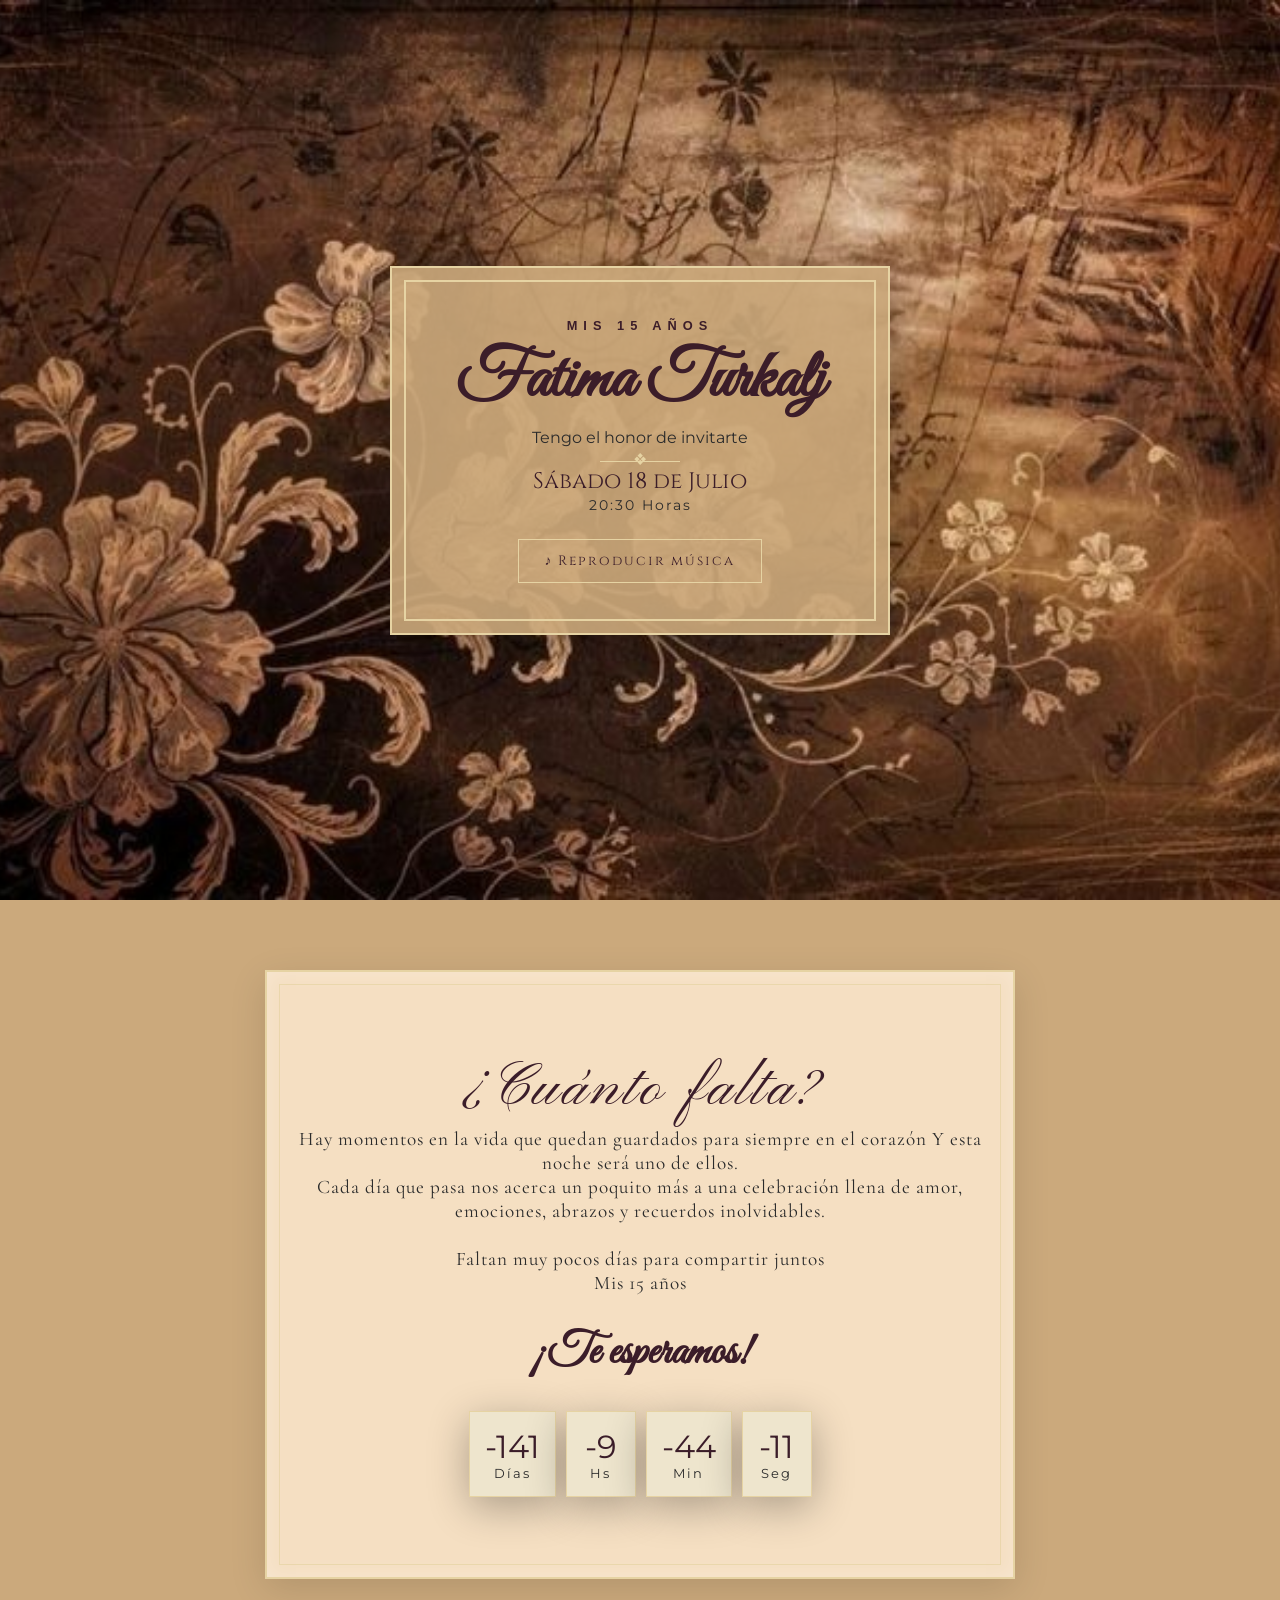
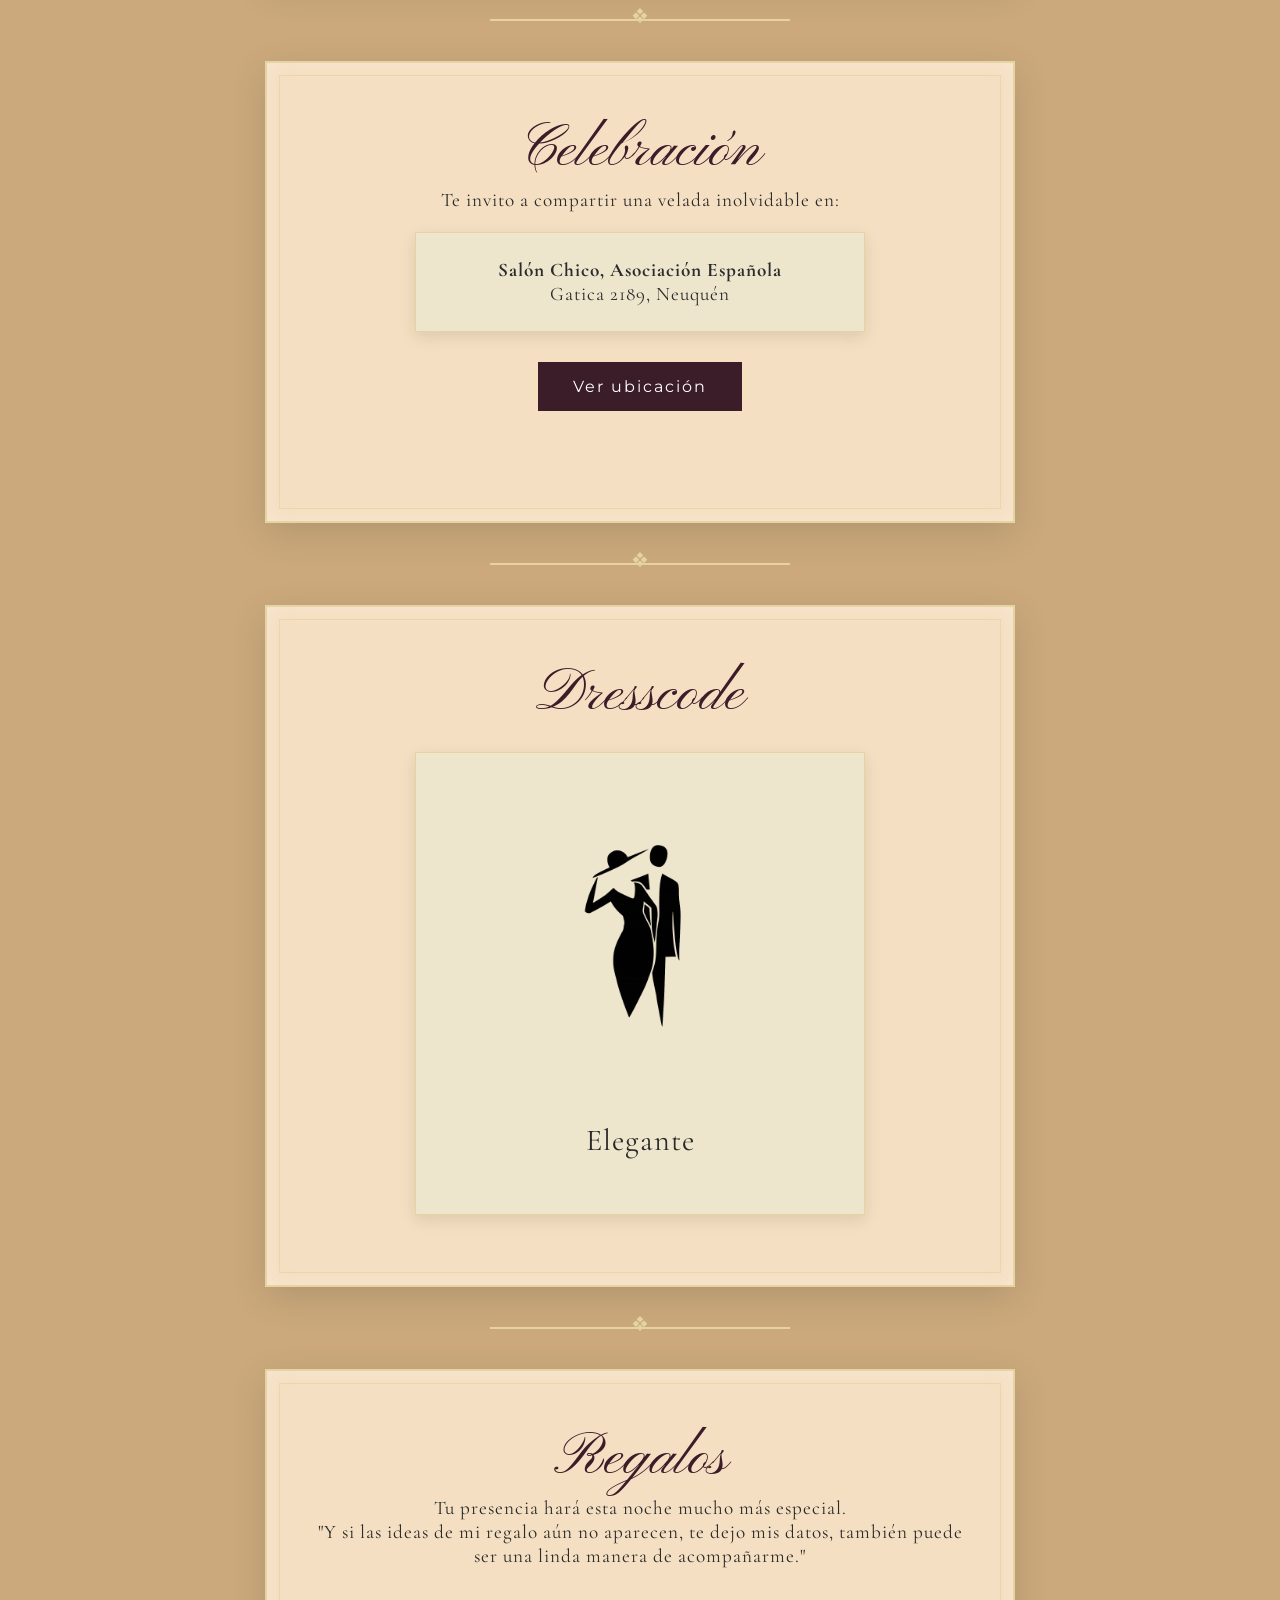
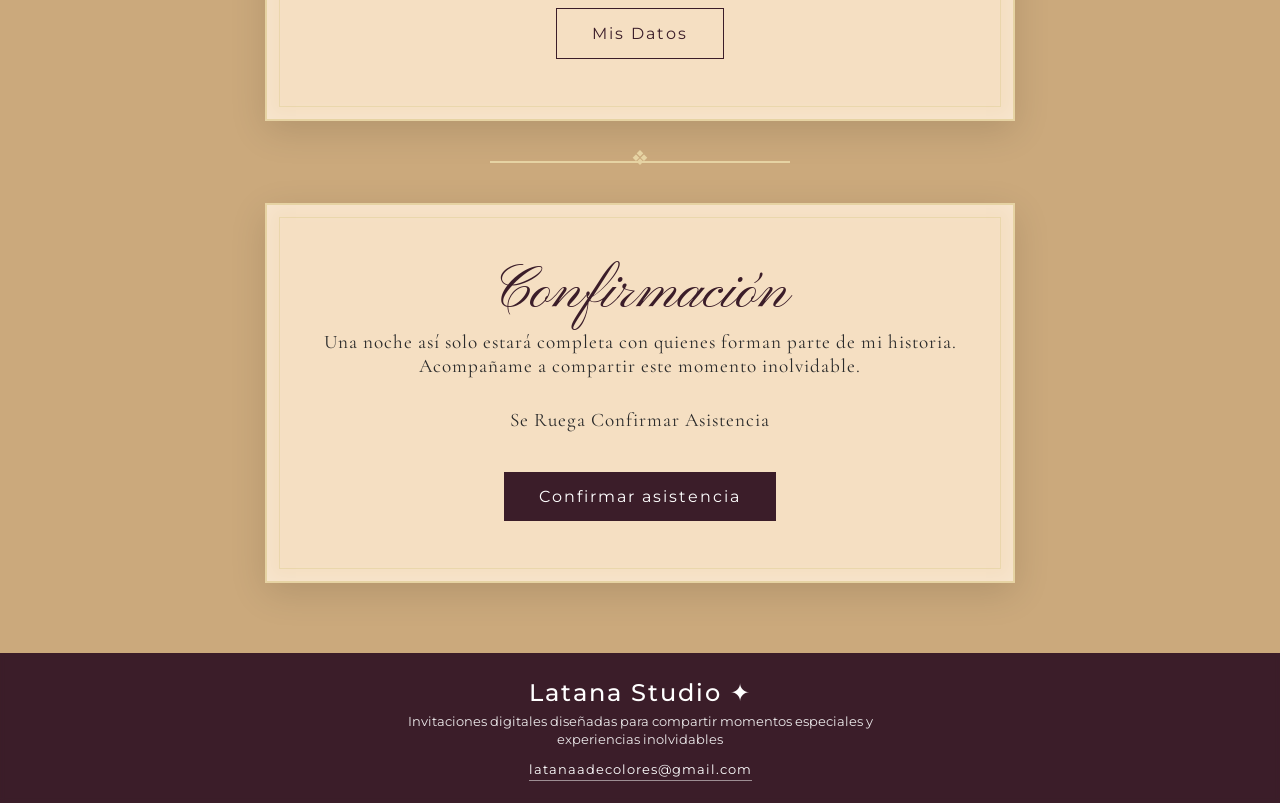
==== commit 78501e80: "Actualizacion 1.2" ====
--- a/index.html
+++ b/index.html
@@ -2,12 +2,12 @@
 <html lang="es">
 <head>
     <meta property="og:title" content="Te invito a mis 15!">
-    <meta property="og:image" content="https://invitaciondigitales.github.io/Mis-15-FatimaTurkalj/imagenes/Portada.PNG">
-    <meta property="og:image:type" content="image/jpeg">
+    <meta property="og:image" content="https://invitaciondigitales.github.io/Mis-15-FatimaTurkalj/imagenes/Portada.png">
+    <meta property="og:image:type" content="image/png">
     <meta property="og:url" content="https://invitaciondigitales.github.io/Mis-15-FatimaTurkalj/">
     <meta property="og:type" content="website">
     <meta name="twitter:card" content="summary_large_image">
-    <meta name="twitter:image" content="https://invitaciondigitales.github.io/Mis-15-FatimaTurkalj/imagenes/Portada.PNG">
+    <meta name="twitter:image" content="https://invitaciondigitales.github.io/Mis-15-FatimaTurkalj/imagenes/Portada.png">
     <meta charset="UTF-8">
     <meta name="viewport" content="width=device-width, initial-scale=1.0">
     <title>Mis 15 - Invitación Digital</title>
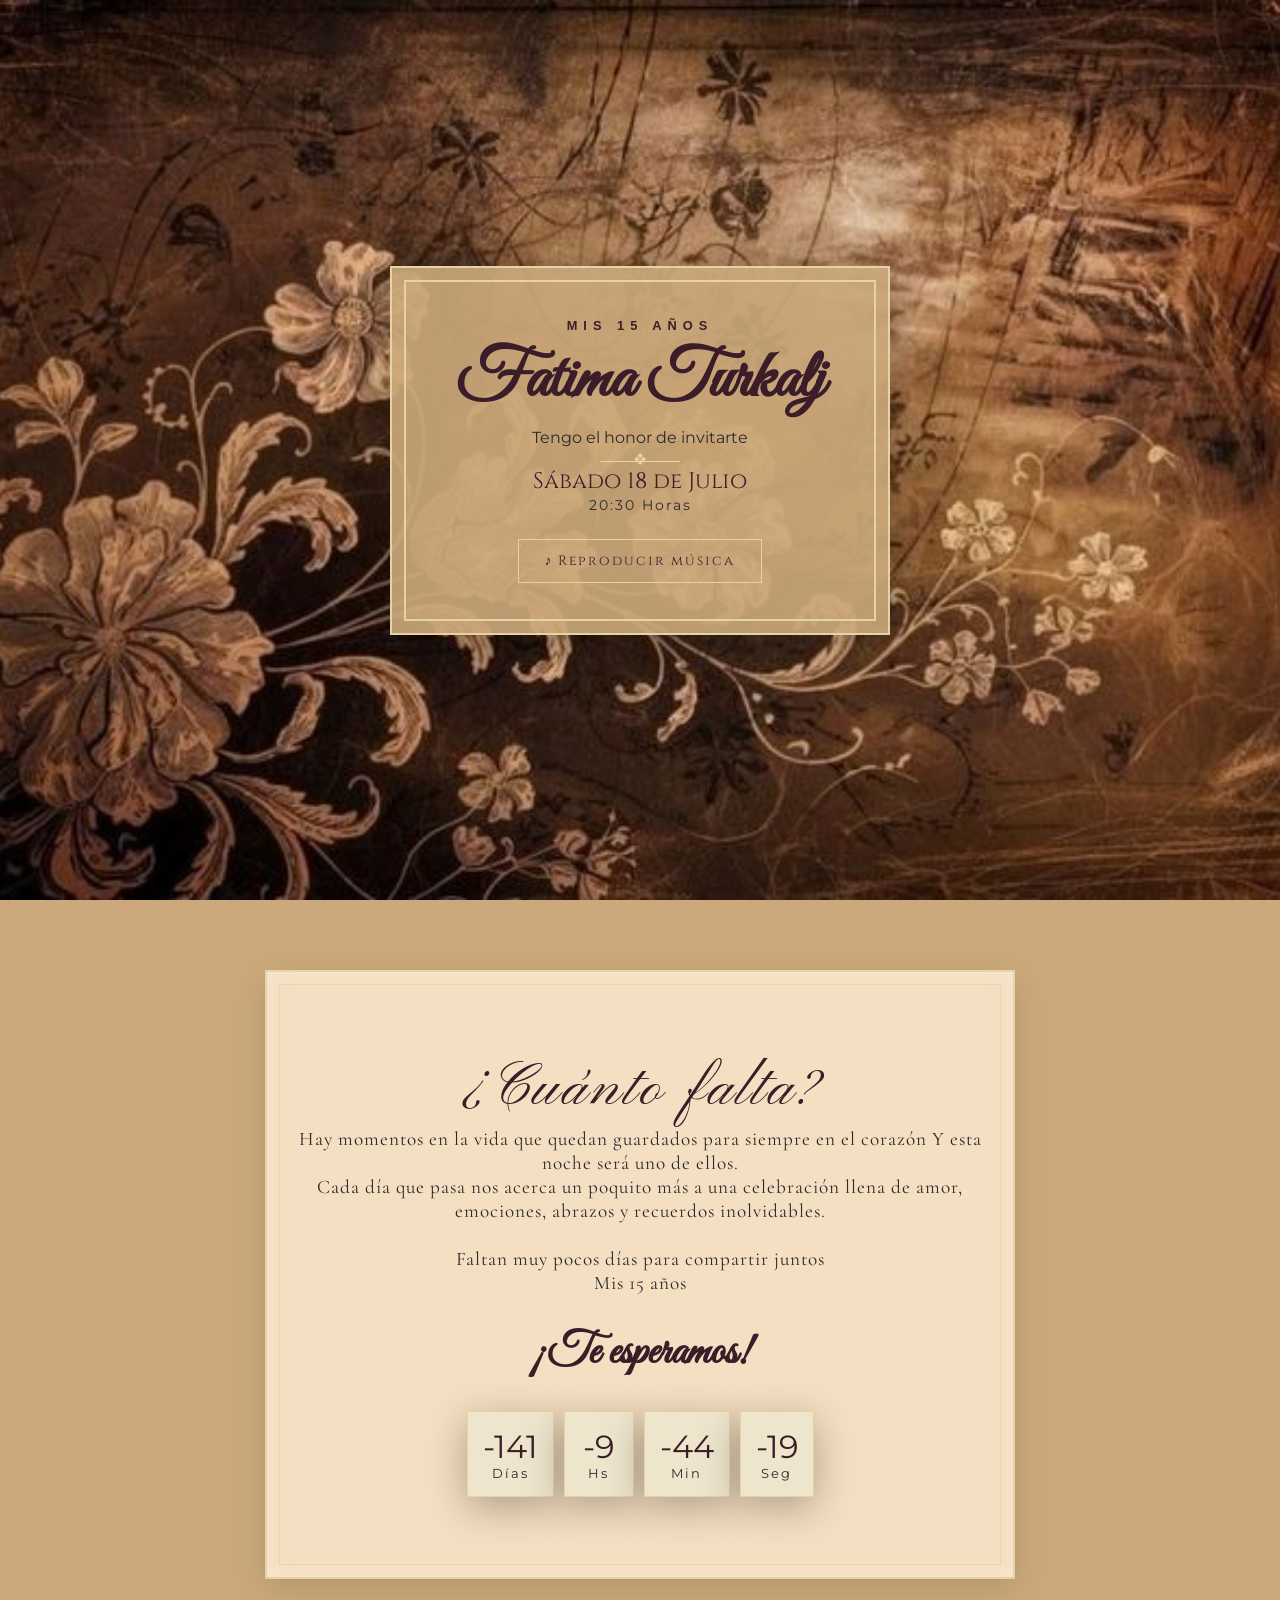
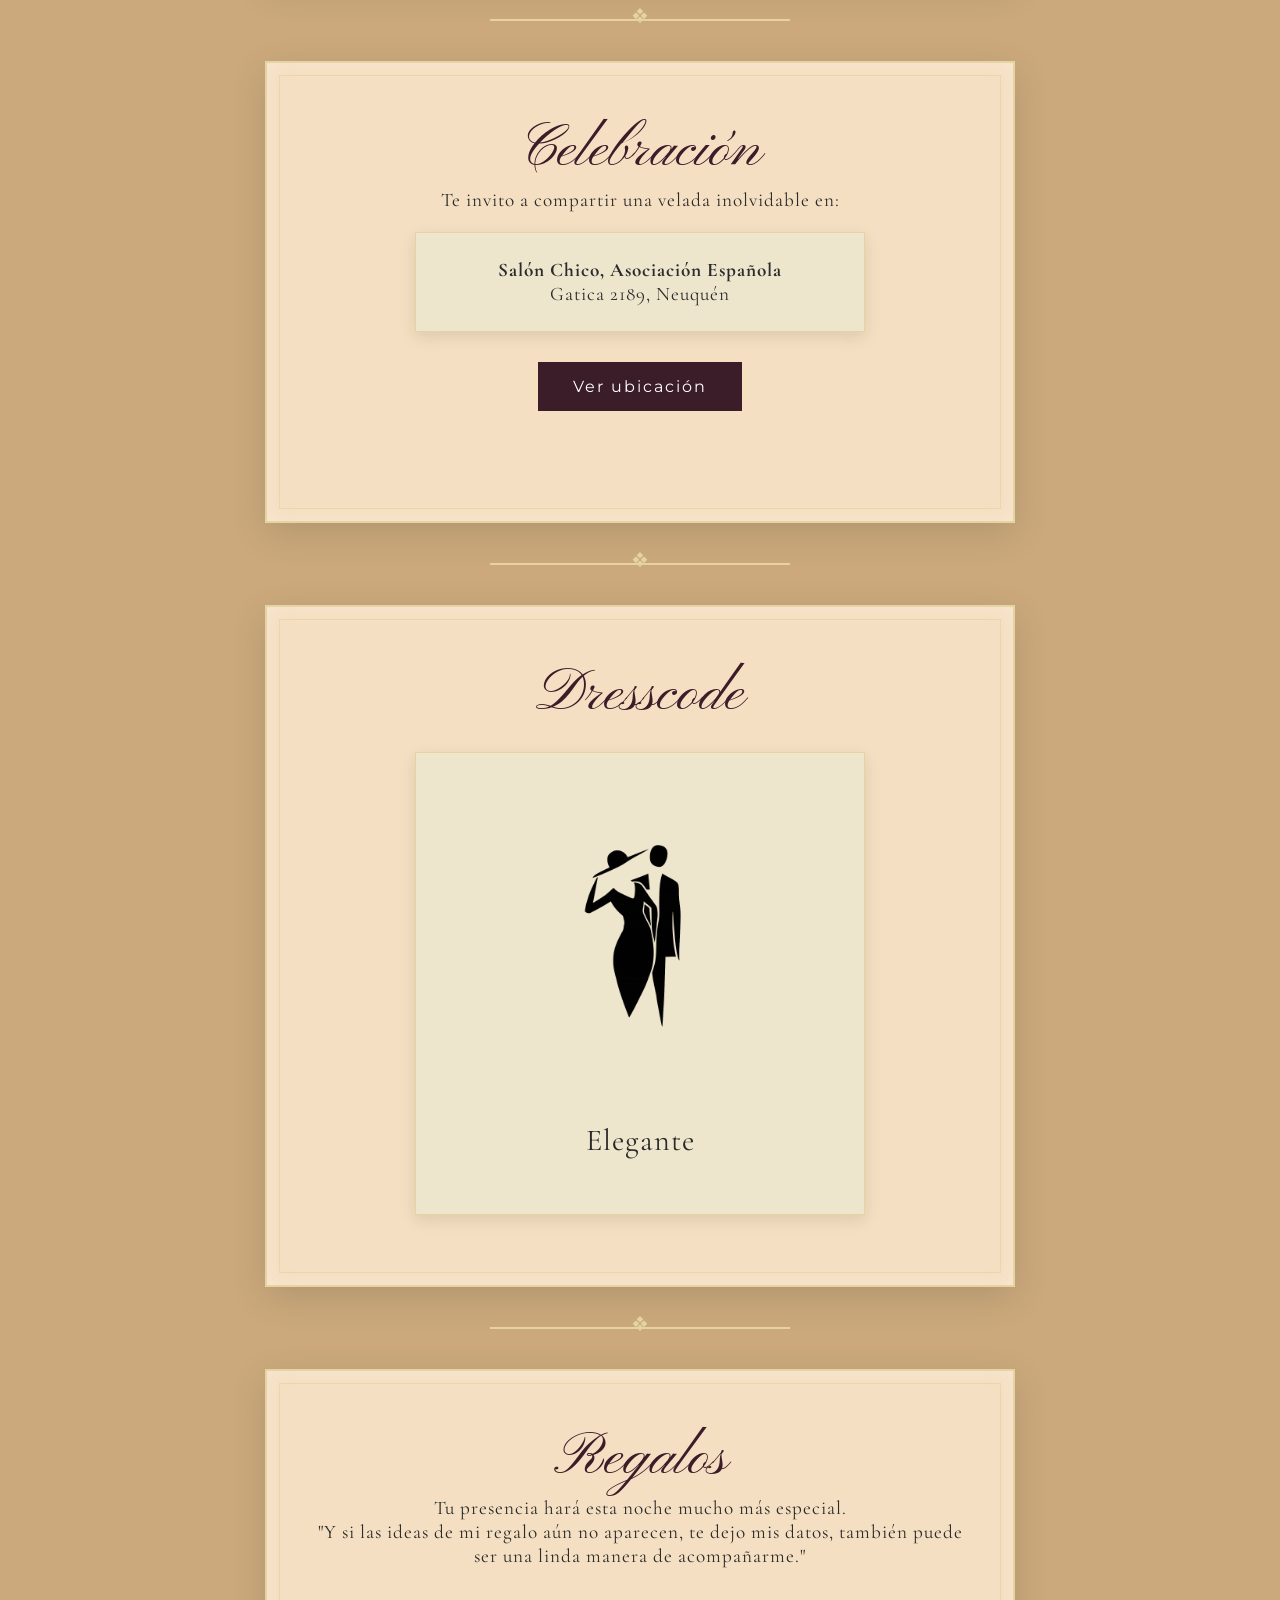
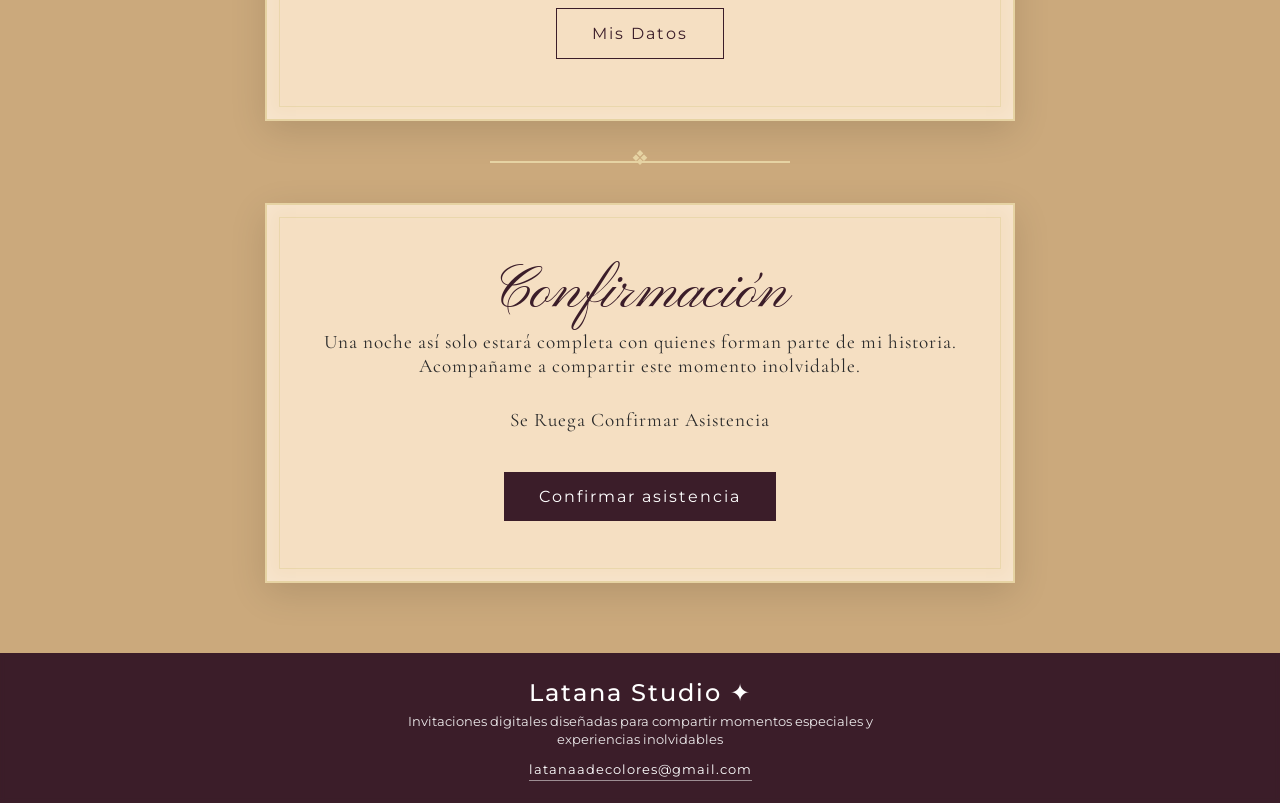
==== commit 77e84c68: "Actualizacion 1.3" ====
--- a/index.html
+++ b/index.html
@@ -4,6 +4,8 @@
     <meta property="og:title" content="Te invito a mis 15!">
     <meta property="og:image" content="https://invitaciondigitales.github.io/Mis-15-FatimaTurkalj/imagenes/Portada.png">
     <meta property="og:image:type" content="image/png">
+    <meta property="og:image:width" content="1200">
+    <meta property="og:image:height" content="630">
     <meta property="og:url" content="https://invitaciondigitales.github.io/Mis-15-FatimaTurkalj/">
     <meta property="og:type" content="website">
     <meta name="twitter:card" content="summary_large_image">
@@ -28,7 +30,6 @@
     <!--  CORTINAS -->
     <div class="cortina izquierda"></div>
     <div class="cortina derecha"></div>
-
  <!-- CONTENIDO -->
 <div class="overlay-victoriano fade-up">
     <div class="marco-ornamental">
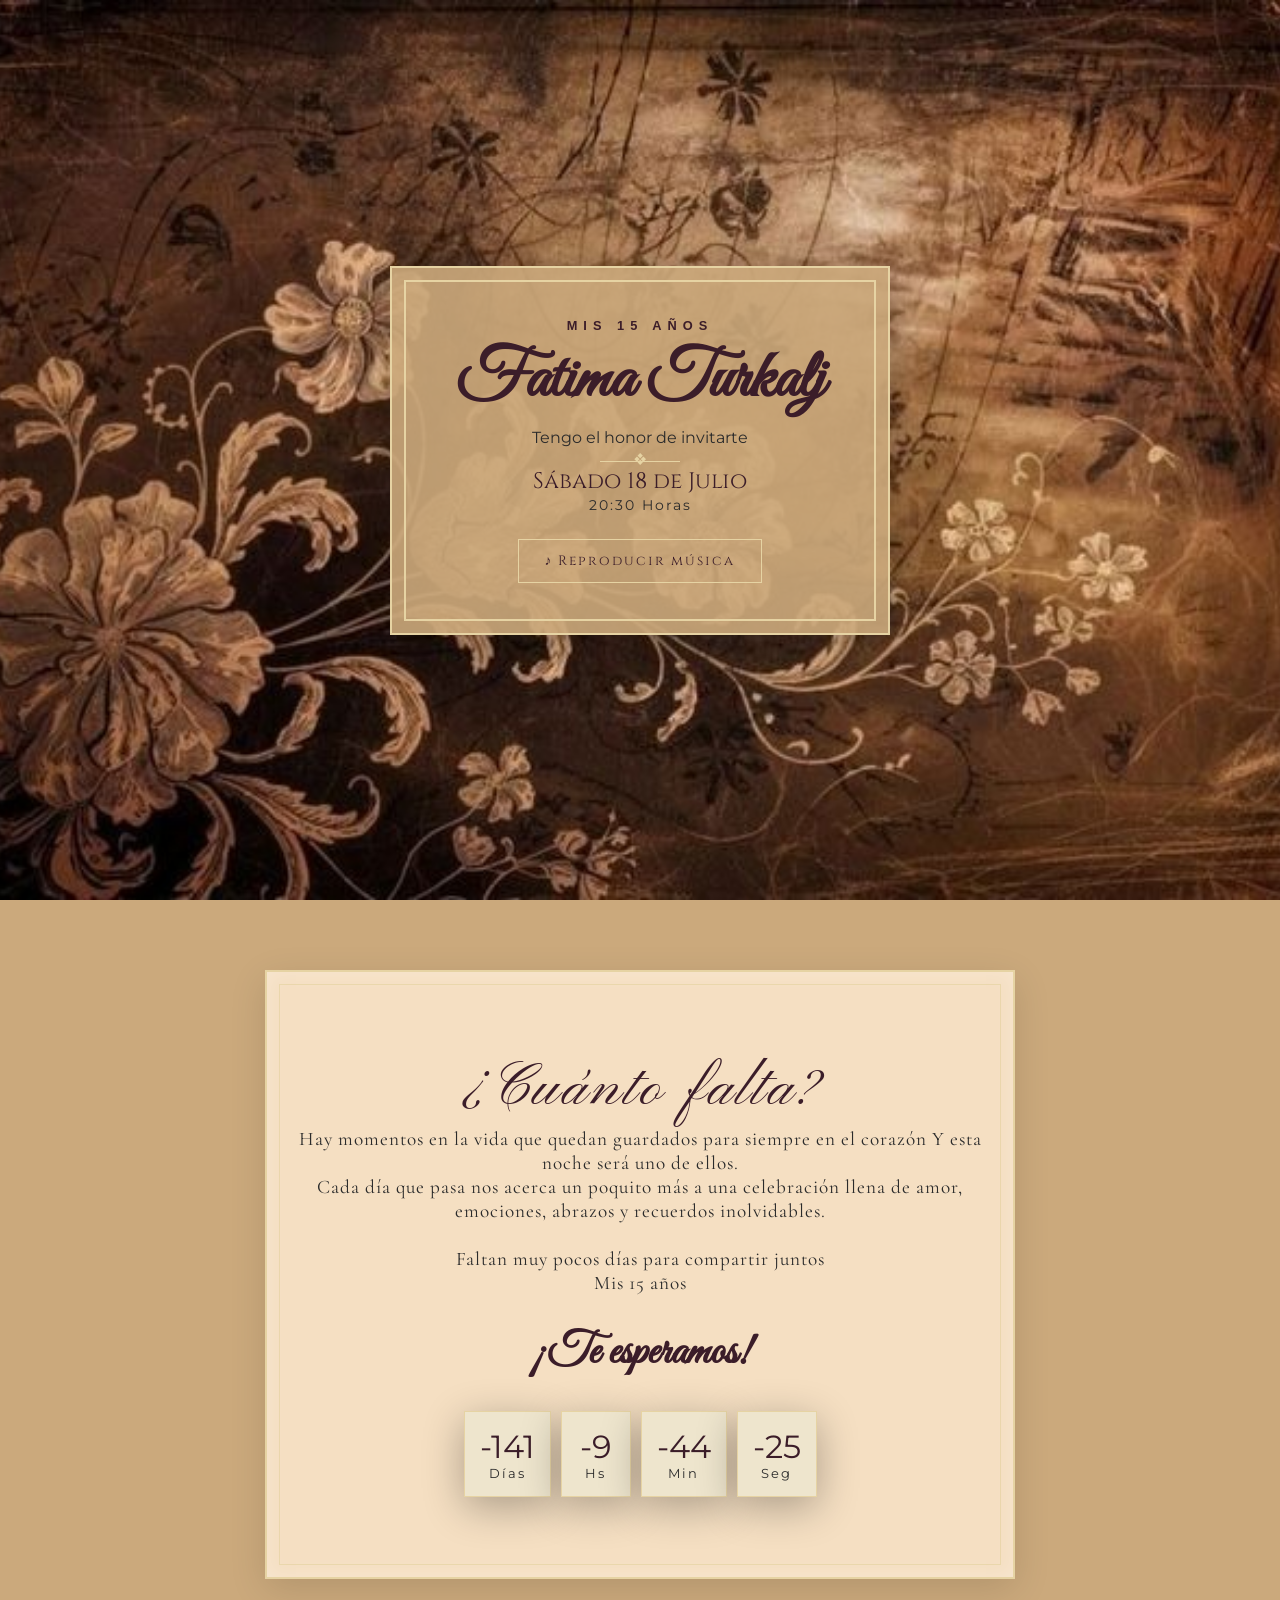
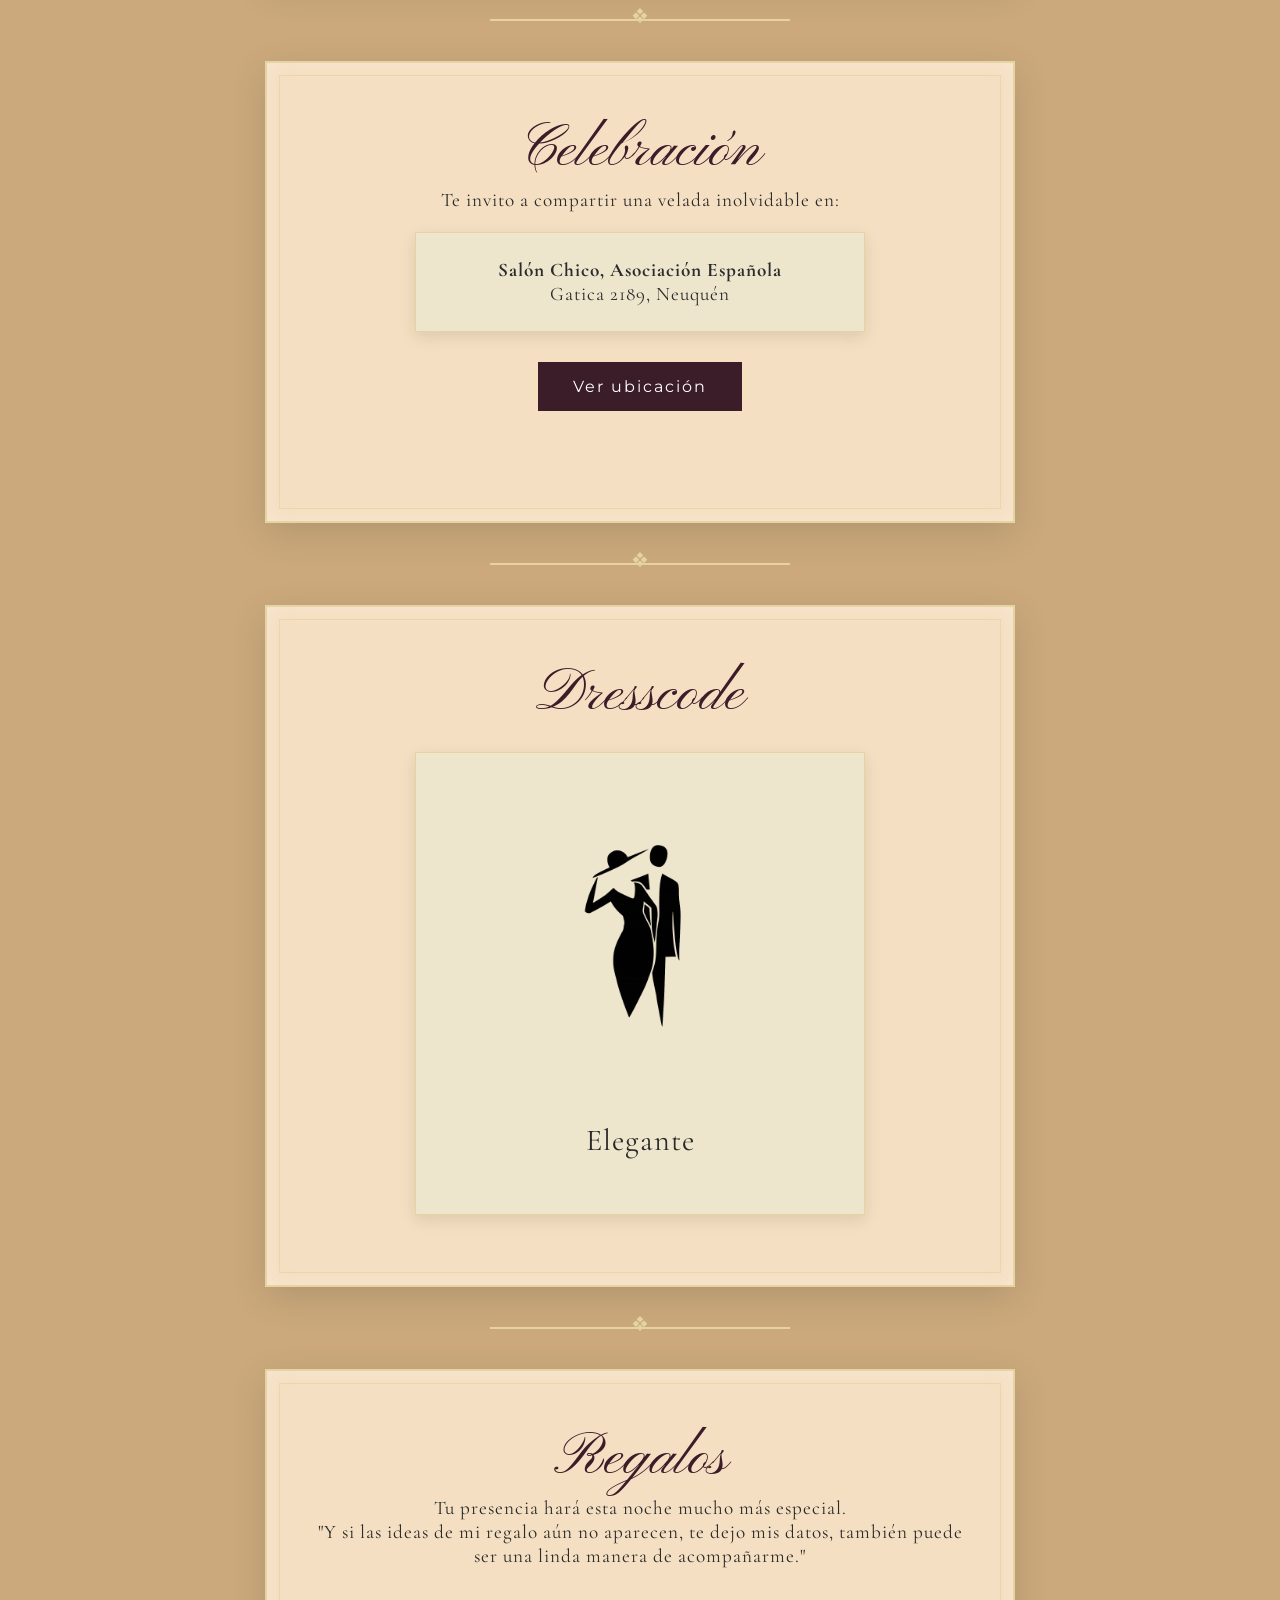
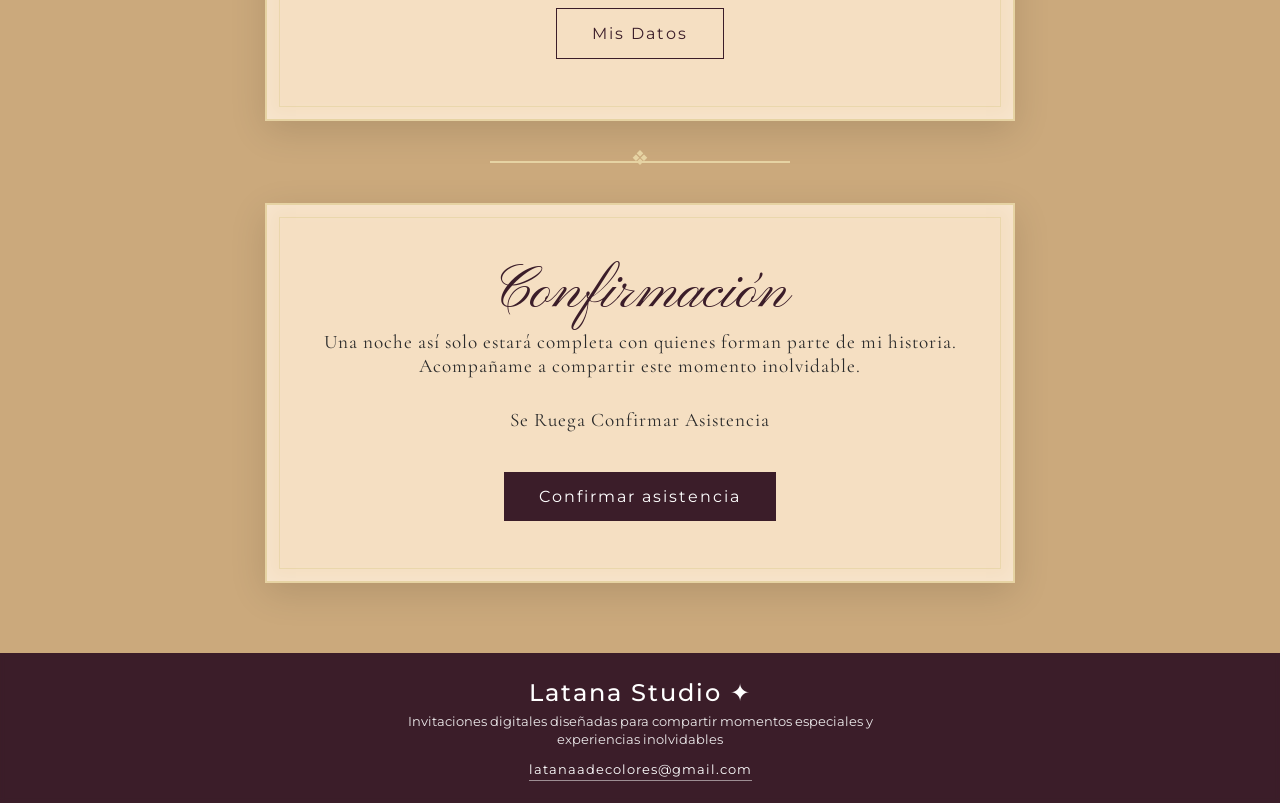
==== commit 737b2764: "Corregir mayúsculas en rutas de imagen OG (Portada.PNG) y eliminar meta tags duplicados" ====
--- a/index.html
+++ b/index.html
@@ -2,14 +2,14 @@
 <html lang="es">
 <head>
     <meta property="og:title" content="Te invito a mis 15!">
-    <meta property="og:image" content="https://invitaciondigitales.github.io/Mis-15-FatimaTurkalj/imagenes/Portada.png">
+    <meta property="og:image" content="https://invitaciondigitales.github.io/Mis-15-FatimaTurkalj/imagenes/Portada.PNG">
     <meta property="og:image:type" content="image/png">
     <meta property="og:image:width" content="1200">
     <meta property="og:image:height" content="630">
     <meta property="og:url" content="https://invitaciondigitales.github.io/Mis-15-FatimaTurkalj/">
     <meta property="og:type" content="website">
     <meta name="twitter:card" content="summary_large_image">
-    <meta name="twitter:image" content="https://invitaciondigitales.github.io/Mis-15-FatimaTurkalj/imagenes/Portada.png">
+    <meta name="twitter:image" content="https://invitaciondigitales.github.io/Mis-15-FatimaTurkalj/imagenes/Portada.PNG">
     <meta charset="UTF-8">
     <meta name="viewport" content="width=device-width, initial-scale=1.0">
     <title>Mis 15 - Invitación Digital</title>
@@ -174,4 +174,4 @@
     </div>
 </footer>
 </body>
-</html>+</html>
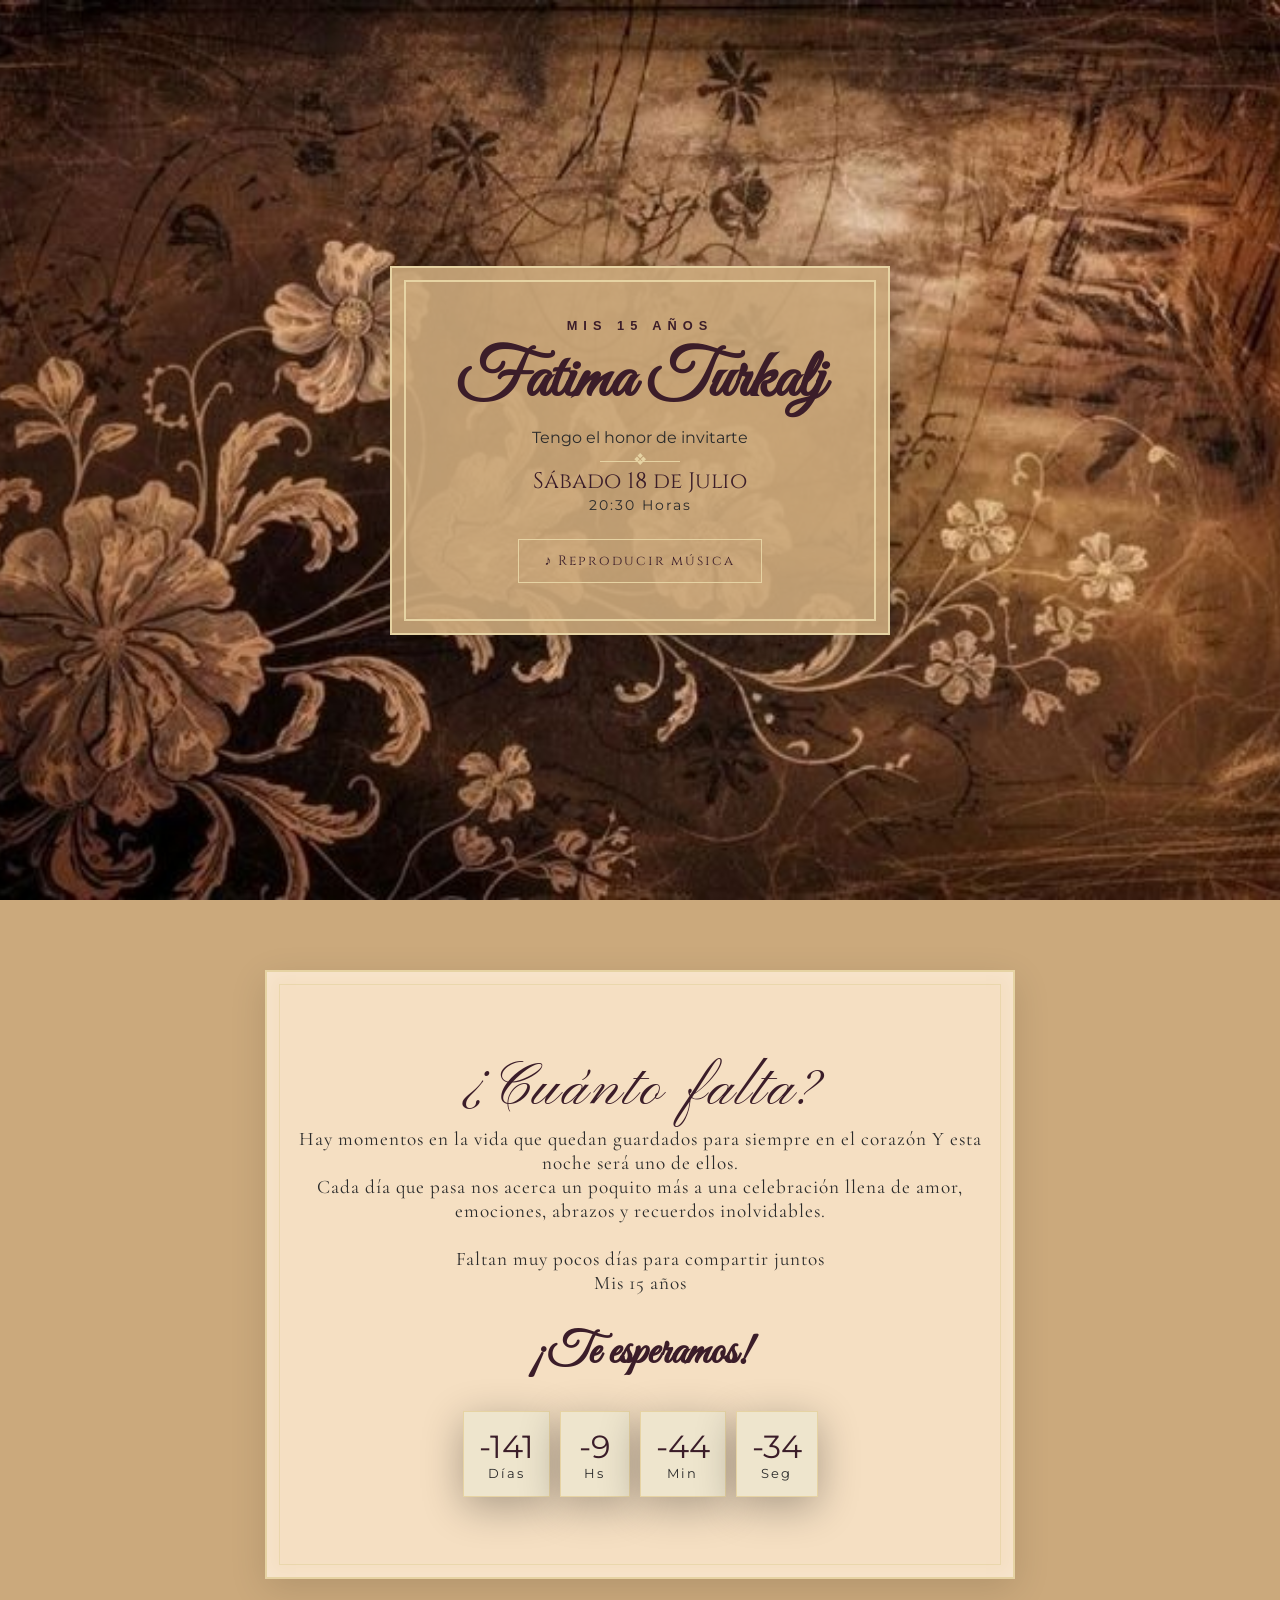
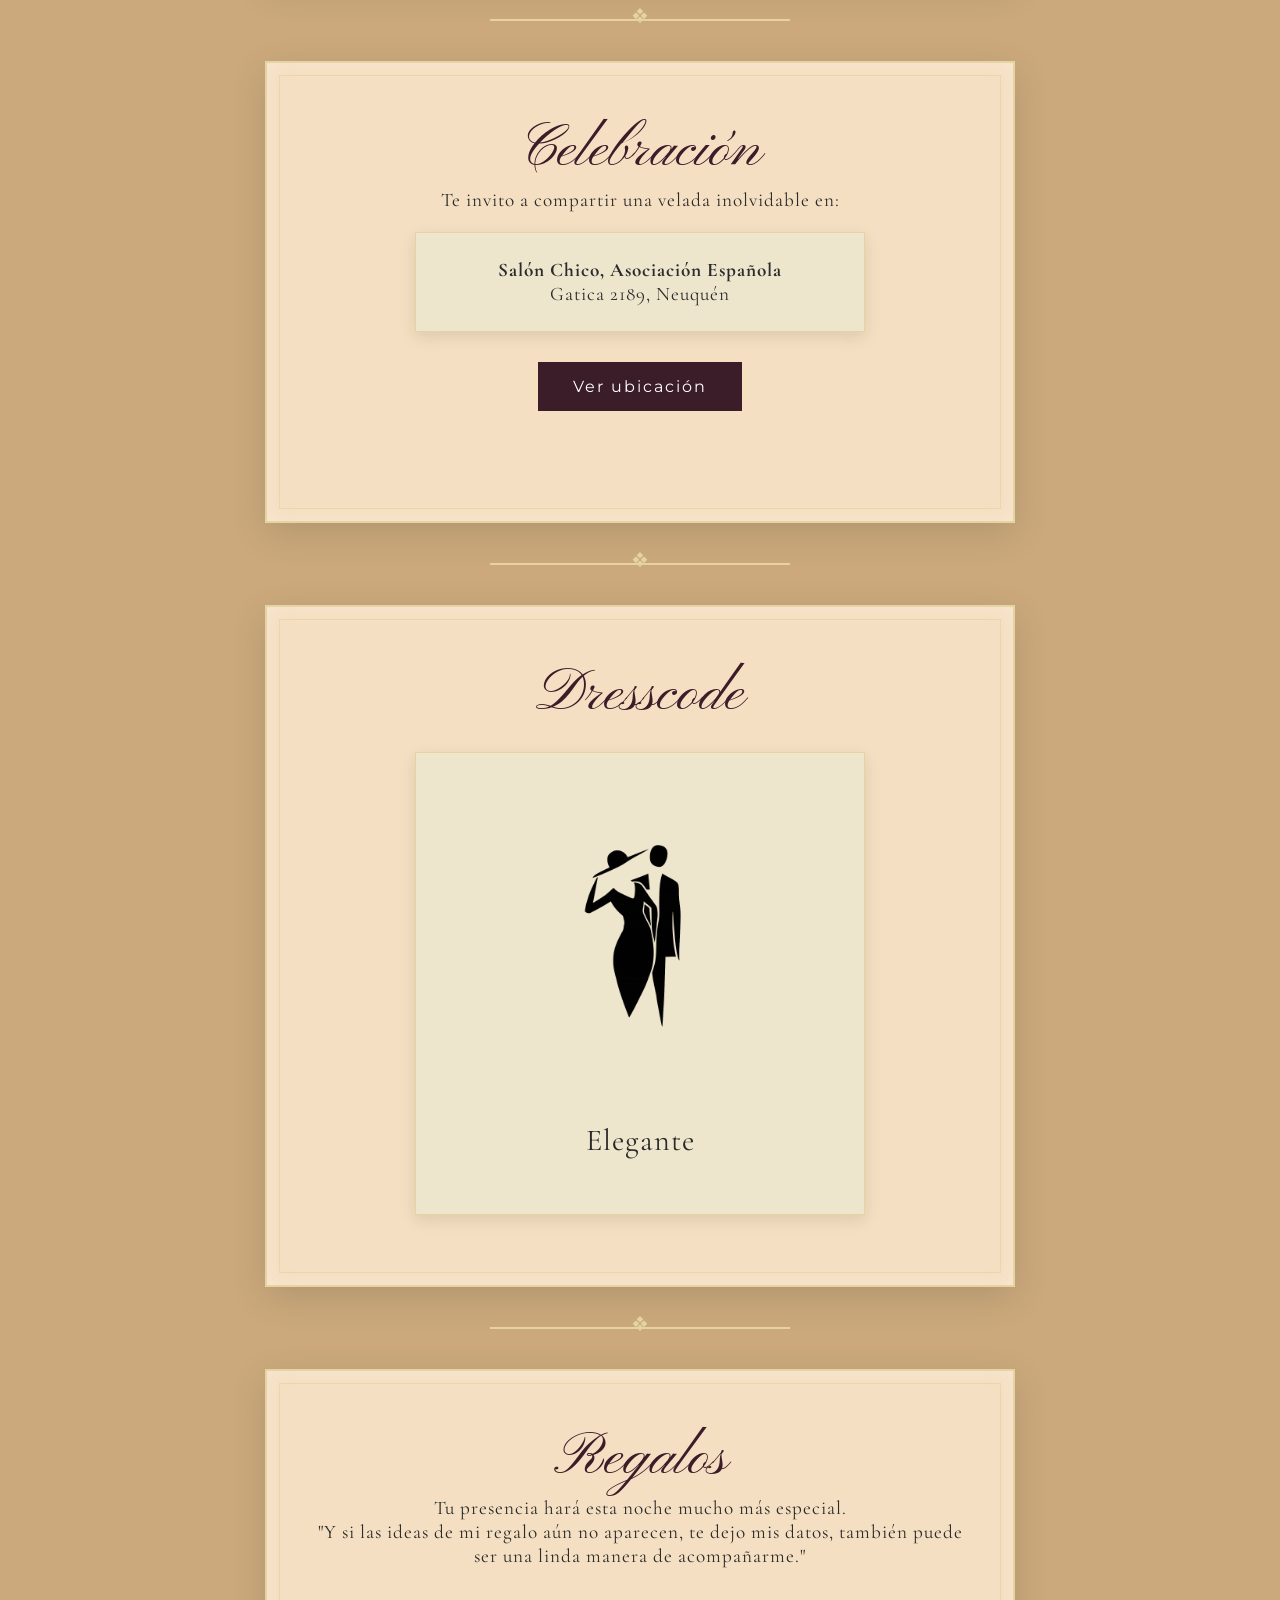
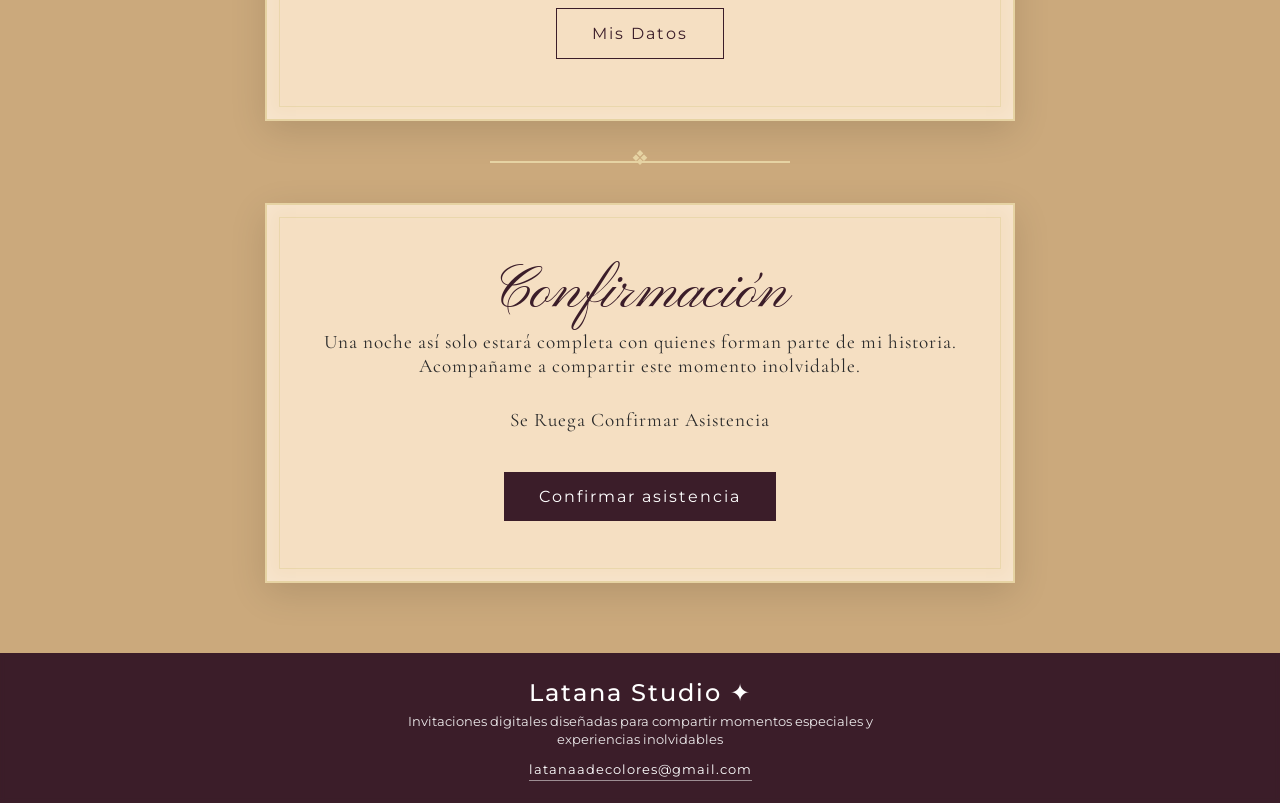
==== commit b05fa84a: "Fix: Corregir rutas de imagen OG (mayúsculas/minúsculas)"" ====
--- a/index.html
+++ b/index.html
@@ -46,7 +46,7 @@
         </div>
 
         <!-- BOTÓN -->
-        <div class="contenedor-musica">
+         <div class="contenedor-musica">
             <button id="btnMusica" class="btn-musica">
                 ♪ Reproducir música
             </button>
